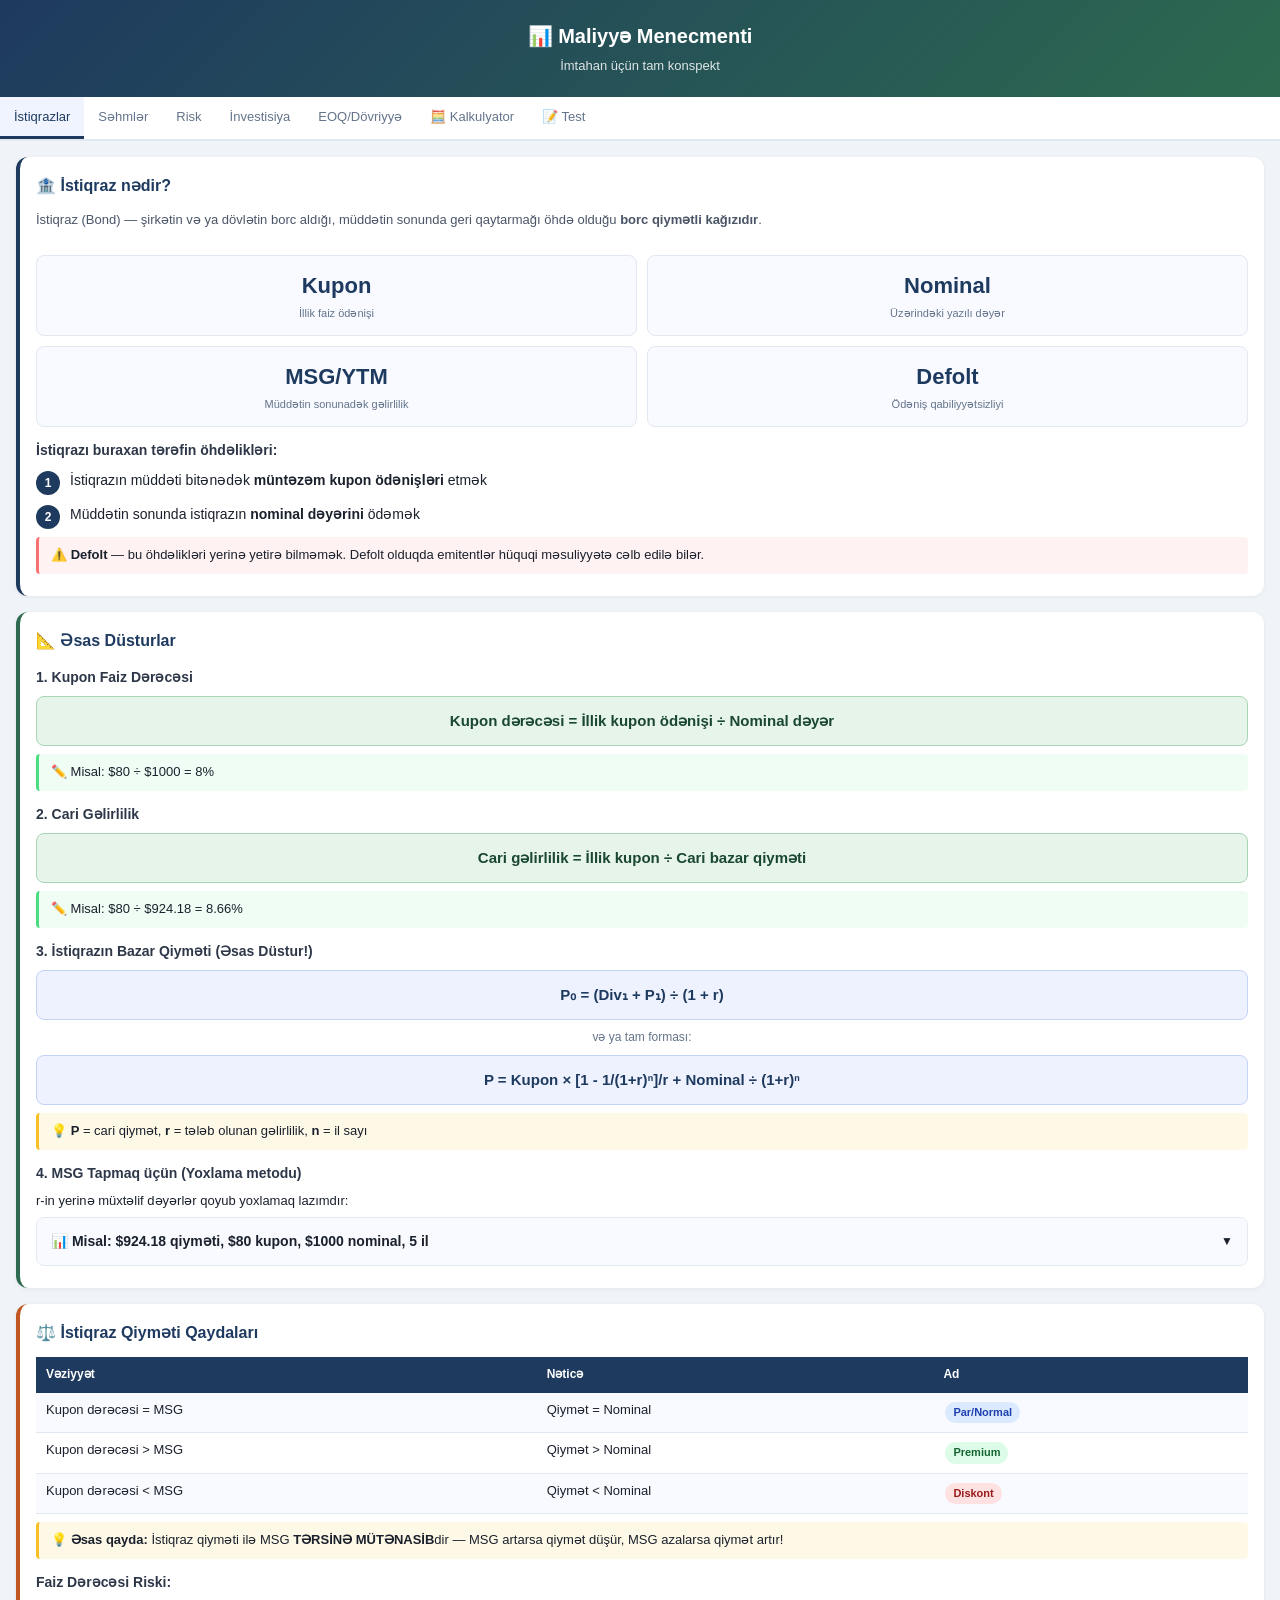
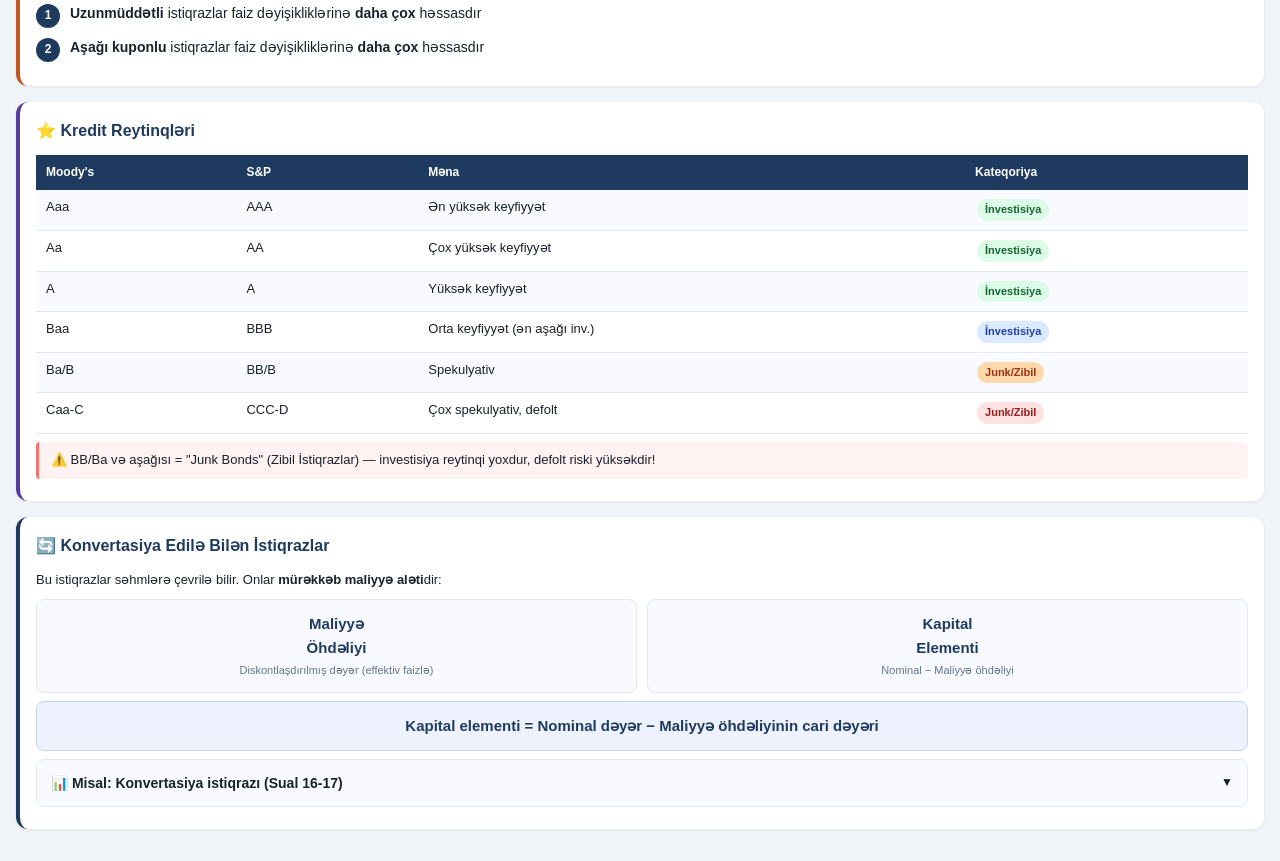
==== index.html @ 0b06b565 "Rename maliyye_menecmenti_konspekt.html to index.html" ====
<!DOCTYPE html>
<html lang="az">
<head>
<meta charset="UTF-8">
<meta name="viewport" content="width=device-width, initial-scale=1.0">
<title>Maliyyə Menecmenti - İmtahan Konspekti</title>
<style>
  * { margin: 0; padding: 0; box-sizing: border-box; }
  body { font-family: 'Segoe UI', Arial, sans-serif; background: #f0f4f8; color: #1a202c; font-size: 15px; line-height: 1.6; }
  
  header { background: linear-gradient(135deg, #1e3a5f 0%, #2d6a4f 100%); color: white; padding: 20px 16px; text-align: center; }
  header h1 { font-size: 20px; font-weight: 700; margin-bottom: 4px; }
  header p { font-size: 13px; opacity: 0.85; }

  nav { background: white; border-bottom: 2px solid #e2e8f0; padding: 0; overflow-x: auto; display: flex; white-space: nowrap; position: sticky; top: 0; z-index: 100; }
  nav button { padding: 12px 14px; border: none; background: none; font-size: 13px; cursor: pointer; color: #64748b; border-bottom: 3px solid transparent; flex-shrink: 0; font-weight: 500; }
  nav button.active { color: #1e3a5f; border-bottom-color: #1e3a5f; background: #f0f4ff; }
  nav button:hover { background: #f8faff; color: #1e3a5f; }

  .page { display: none; padding: 16px; }
  .page.active { display: block; }

  .section { background: white; border-radius: 12px; padding: 16px; margin-bottom: 16px; border-left: 4px solid #1e3a5f; box-shadow: 0 1px 4px rgba(0,0,0,0.06); }
  .section.green { border-left-color: #2d6a4f; }
  .section.orange { border-left-color: #c05621; }
  .section.purple { border-left-color: #553c9a; }
  .section.red { border-left-color: #c53030; }

  .section h2 { font-size: 16px; color: #1e3a5f; margin-bottom: 12px; display: flex; align-items: center; gap: 8px; }
  .section h3 { font-size: 14px; color: #2d3748; margin: 12px 0 6px; font-weight: 600; }

  .formula-box { background: #eef2ff; border: 1px solid #c3d3f7; border-radius: 8px; padding: 12px; margin: 8px 0; text-align: center; font-size: 15px; font-weight: 600; color: #1e3a5f; }
  .formula-box.green { background: #e6f4ea; border-color: #a8d5b5; color: #1a4731; }
  .formula-box.orange { background: #fff3e0; border-color: #ffcc80; color: #7b3f00; }

  .key-point { background: #fef9e7; border-left: 3px solid #f6c026; padding: 8px 12px; margin: 6px 0; border-radius: 4px; font-size: 13px; }
  .warning { background: #fef2f2; border-left: 3px solid #f87171; padding: 8px 12px; margin: 6px 0; border-radius: 4px; font-size: 13px; }
  .tip { background: #f0fdf4; border-left: 3px solid #4ade80; padding: 8px 12px; margin: 6px 0; border-radius: 4px; font-size: 13px; }

  table { width: 100%; border-collapse: collapse; margin: 8px 0; font-size: 13px; }
  th { background: #1e3a5f; color: white; padding: 8px 10px; text-align: left; font-size: 12px; }
  td { padding: 7px 10px; border-bottom: 1px solid #e2e8f0; vertical-align: top; }
  tr:nth-child(even) td { background: #f8faff; }
  tr:hover td { background: #eef2ff; }

  .badge { display: inline-block; padding: 2px 8px; border-radius: 12px; font-size: 11px; font-weight: 600; margin: 2px; }
  .badge-blue { background: #dbeafe; color: #1e40af; }
  .badge-green { background: #dcfce7; color: #166534; }
  .badge-orange { background: #fed7aa; color: #9a3412; }
  .badge-red { background: #fee2e2; color: #991b1b; }
  .badge-purple { background: #ede9fe; color: #5b21b6; }

  .calc-box { background: white; border: 1px solid #e2e8f0; border-radius: 10px; padding: 14px; margin: 10px 0; }
  .calc-box input, .calc-box select { width: 100%; padding: 8px 10px; border: 1px solid #cbd5e1; border-radius: 6px; font-size: 14px; margin: 4px 0 10px; background: #f8faff; }
  .calc-box button { width: 100%; padding: 10px; background: #1e3a5f; color: white; border: none; border-radius: 6px; font-size: 14px; cursor: pointer; font-weight: 600; }
  .calc-box button:hover { background: #2d4e7a; }
  .result { background: #eef2ff; border-radius: 6px; padding: 10px; margin-top: 10px; font-weight: 600; color: #1e3a5f; text-align: center; font-size: 15px; min-height: 40px; }

  .step { display: flex; gap: 10px; margin: 8px 0; align-items: flex-start; }
  .step-num { background: #1e3a5f; color: white; width: 24px; height: 24px; border-radius: 50%; display: flex; align-items: center; justify-content: center; font-size: 12px; font-weight: 700; flex-shrink: 0; margin-top: 2px; }
  .step-content { flex: 1; font-size: 14px; }

  .accordion-item { border: 1px solid #e2e8f0; border-radius: 8px; margin: 6px 0; overflow: hidden; }
  .accordion-header { padding: 12px 14px; cursor: pointer; font-weight: 600; font-size: 14px; background: #f8faff; display: flex; justify-content: space-between; align-items: center; }
  .accordion-header:hover { background: #eef2ff; }
  .accordion-body { display: none; padding: 12px 14px; background: white; font-size: 13px; }
  .accordion-body.open { display: block; }
  .accordion-arrow { transition: transform 0.2s; font-size: 12px; }
  .accordion-arrow.open { transform: rotate(180deg); }

  .masele-box { background: #fffbeb; border: 1px solid #fcd34d; border-radius: 10px; padding: 14px; margin: 10px 0; }
  .masele-box h4 { color: #92400e; font-size: 14px; margin-bottom: 8px; }
  .masele-box .solution { background: white; border-radius: 6px; padding: 10px; margin-top: 10px; display: none; font-size: 13px; }
  .masele-box .solution.show { display: block; }
  .show-btn { background: #92400e; color: white; border: none; padding: 7px 14px; border-radius: 6px; font-size: 13px; cursor: pointer; margin-top: 8px; }
  .show-btn:hover { background: #78350f; }

  .quiz-container { }
  .quiz-question { background: white; border-radius: 10px; padding: 14px; margin: 10px 0; border: 1px solid #e2e8f0; }
  .quiz-question p { font-size: 14px; margin-bottom: 10px; font-weight: 500; }
  .quiz-option { display: block; padding: 8px 12px; margin: 4px 0; border: 1px solid #e2e8f0; border-radius: 6px; cursor: pointer; font-size: 13px; transition: all 0.2s; }
  .quiz-option:hover { background: #f0f4ff; border-color: #93c5fd; }
  .quiz-option.correct { background: #dcfce7; border-color: #4ade80; color: #166534; }
  .quiz-option.wrong { background: #fee2e2; border-color: #f87171; color: #991b1b; }
  .quiz-feedback { font-size: 12px; margin-top: 6px; padding: 6px 10px; border-radius: 4px; }

  .grid2 { display: grid; grid-template-columns: 1fr 1fr; gap: 10px; }
  .metric-card { background: #f8faff; border-radius: 8px; padding: 12px; text-align: center; border: 1px solid #e2e8f0; }
  .metric-card .num { font-size: 22px; font-weight: 700; color: #1e3a5f; }
  .metric-card .label { font-size: 11px; color: #64748b; margin-top: 2px; }

  .progress-bar { height: 8px; background: #e2e8f0; border-radius: 4px; margin: 8px 0; overflow: hidden; }
  .progress-bar-fill { height: 100%; background: linear-gradient(90deg, #1e3a5f, #2d6a4f); border-radius: 4px; transition: width 0.3s; }

  .tag { display: inline-block; background: #1e3a5f; color: white; padding: 3px 10px; border-radius: 12px; font-size: 11px; margin: 2px; }

  @media (max-width: 400px) {
    .grid2 { grid-template-columns: 1fr; }
    header h1 { font-size: 17px; }
  }
</style>
</head>
<body>

<header>
  <h1>📊 Maliyyə Menecmenti</h1>
  <p>İmtahan üçün tam konspekt</p>
</header>

<nav>
  <button class="active" onclick="showPage('istiqraz')">İstiqrazlar</button>
  <button onclick="showPage('sehm')">Səhmlər</button>
  <button onclick="showPage('risk')">Risk</button>
  <button onclick="showPage('investisiya')">İnvestisiya</button>
  <button onclick="showPage('inventar')">EOQ/Dövriyyə</button>
  <button onclick="showPage('kalkulyator')">🧮 Kalkulyator</button>
  <button onclick="showPage('quiz')">📝 Test</button>
</nav>

<!-- ============ PAGE 1: İSTİQRAZLAR ============ -->
<div id="istiqraz" class="page active">

  <div class="section">
    <h2>🏦 İstiqraz nədir?</h2>
    <p style="font-size:13px; color:#4a5568;">İstiqraz (Bond) — şirkətin və ya dövlətin borc aldığı, müddətin sonunda geri qaytarmağı öhdə olduğu <b>borc qiymətli kağızıdır</b>.</p>
    <br>
    <div class="grid2">
      <div class="metric-card"><div class="num">Kupon</div><div class="label">İllik faiz ödənişi</div></div>
      <div class="metric-card"><div class="num">Nominal</div><div class="label">Üzərindəki yazılı dəyər</div></div>
      <div class="metric-card"><div class="num">MSG/YTM</div><div class="label">Müddətin sonunadək gəlirlilik</div></div>
      <div class="metric-card"><div class="num">Defolt</div><div class="label">Ödəniş qabiliyyətsizliyi</div></div>
    </div>

    <h3>İstiqrazı buraxan tərəfin öhdəlikləri:</h3>
    <div class="step"><div class="step-num">1</div><div class="step-content">İstiqrazın müddəti bitənədək <b>müntəzəm kupon ödənişləri</b> etmək</div></div>
    <div class="step"><div class="step-num">2</div><div class="step-content">Müddətin sonunda istiqrazın <b>nominal dəyərini</b> ödəmək</div></div>

    <div class="warning">⚠️ <b>Defolt</b> — bu öhdəlikləri yerinə yetirə bilməmək. Defolt olduqda emitentlər hüquqi məsuliyyətə cəlb edilə bilər.</div>
  </div>

  <div class="section green">
    <h2>📐 Əsas Düsturlar</h2>

    <h3>1. Kupon Faiz Dərəcəsi</h3>
    <div class="formula-box green">Kupon dərəcəsi = İllik kupon ödənişi ÷ Nominal dəyər</div>
    <div class="tip">✏️ Misal: $80 ÷ $1000 = 8%</div>

    <h3>2. Cari Gəlirlilik</h3>
    <div class="formula-box green">Cari gəlirlilik = İllik kupon ÷ Cari bazar qiyməti</div>
    <div class="tip">✏️ Misal: $80 ÷ $924.18 = 8.66%</div>

    <h3>3. İstiqrazın Bazar Qiyməti (Əsas Düstur!)</h3>
    <div class="formula-box">P₀ = (Div₁ + P₁) ÷ (1 + r)</div>
    <p style="font-size:12px; color:#64748b; margin:4px 0 8px; text-align:center;">və ya tam forması:</p>
    <div class="formula-box">P = Kupon × [1 - 1/(1+r)ⁿ]/r + Nominal ÷ (1+r)ⁿ</div>
    <div class="key-point">💡 <b>P</b> = cari qiymət, <b>r</b> = tələb olunan gəlirlilik, <b>n</b> = il sayı</div>

    <h3>4. MSG Tapmaq üçün (Yoxlama metodu)</h3>
    <p style="font-size:13px; margin-bottom:6px;">r-in yerinə müxtəlif dəyərlər qoyub yoxlamaq lazımdır:</p>
    <div class="accordion-item">
      <div class="accordion-header" onclick="toggleAcc(this)">📊 Misal: $924.18 qiyməti, $80 kupon, $1000 nominal, 5 il <span class="accordion-arrow">▼</span></div>
      <div class="accordion-body">
        <p style="font-size:13px; margin-bottom:6px;">Hesablama:</p>
        <ul style="font-size:13px; padding-left:16px;">
          <li>8% ilə: $80×[1-1/(1.08)⁵]/0.08 + $1000/(1.08)⁵ = <b>$1000</b></li>
          <li>9% ilə: $80×[1-1/(1.09)⁵]/0.09 + $1000/(1.09)⁵ = <b>$961.10</b></li>
          <li style="color:#1e3a5f; font-weight:700;">10% ilə: $80×[1-1/(1.10)⁵]/0.10 + $1000/(1.10)⁵ = <b>$924.18 ✓</b></li>
        </ul>
        <div class="tip">MSG = 10% — çünki bu dərəcə ilə düstur bazar qiymətinə bərabər verir.</div>
      </div>
    </div>
  </div>

  <div class="section orange">
    <h2>⚖️ İstiqraz Qiyməti Qaydaları</h2>

    <table>
      <tr><th>Vəziyyət</th><th>Nəticə</th><th>Ad</th></tr>
      <tr><td>Kupon dərəcəsi = MSG</td><td>Qiymət = Nominal</td><td><span class="badge badge-blue">Par/Normal</span></td></tr>
      <tr><td>Kupon dərəcəsi &gt; MSG</td><td>Qiymət &gt; Nominal</td><td><span class="badge badge-green">Premium</span></td></tr>
      <tr><td>Kupon dərəcəsi &lt; MSG</td><td>Qiymət &lt; Nominal</td><td><span class="badge badge-red">Diskont</span></td></tr>
    </table>

    <div class="key-point">💡 <b>Əsas qayda:</b> İstiqraz qiyməti ilə MSG <b>TƏRSİNƏ MÜTƏNASİB</b>dir — MSG artarsa qiymət düşür, MSG azalarsa qiymət artır!</div>

    <h3>Faiz Dərəcəsi Riski:</h3>
    <div class="step"><div class="step-num">1</div><div class="step-content"><b>Uzunmüddətli</b> istiqrazlar faiz dəyişikliklərinə <b>daha çox</b> həssasdır</div></div>
    <div class="step"><div class="step-num">2</div><div class="step-content"><b>Aşağı kuponlu</b> istiqrazlar faiz dəyişikliklərinə <b>daha çox</b> həssasdır</div></div>
  </div>

  <div class="section purple">
    <h2>⭐ Kredit Reytinqləri</h2>
    <table>
      <tr><th>Moody's</th><th>S&P</th><th>Məna</th><th>Kateqoriya</th></tr>
      <tr><td>Aaa</td><td>AAA</td><td>Ən yüksək keyfiyyət</td><td><span class="badge badge-green">İnvestisiya</span></td></tr>
      <tr><td>Aa</td><td>AA</td><td>Çox yüksək keyfiyyət</td><td><span class="badge badge-green">İnvestisiya</span></td></tr>
      <tr><td>A</td><td>A</td><td>Yüksək keyfiyyət</td><td><span class="badge badge-green">İnvestisiya</span></td></tr>
      <tr><td>Baa</td><td>BBB</td><td>Orta keyfiyyət (ən aşağı inv.)</td><td><span class="badge badge-blue">İnvestisiya</span></td></tr>
      <tr><td>Ba/B</td><td>BB/B</td><td>Spekulyativ</td><td><span class="badge badge-orange">Junk/Zibil</span></td></tr>
      <tr><td>Caa-C</td><td>CCC-D</td><td>Çox spekulyativ, defolt</td><td><span class="badge badge-red">Junk/Zibil</span></td></tr>
    </table>
    <div class="warning">⚠️ BB/Ba və aşağısı = "Junk Bonds" (Zibil İstiqrazlar) — investisiya reytinqi yoxdur, defolt riski yüksəkdir!</div>
  </div>

  <div class="section">
    <h2>🔄 Konvertasiya Edilə Bilən İstiqrazlar</h2>
    <p style="font-size:13px; margin-bottom:8px;">Bu istiqrazlar səhmlərə çevrilə bilir. Onlar <b>mürəkkəb maliyyə aləti</b>dir:</p>
    <div class="grid2">
      <div class="metric-card"><div class="num" style="font-size:15px;">Maliyyə<br>Öhdəliyi</div><div class="label">Diskontlaşdırılmış dəyər (effektiv faizlə)</div></div>
      <div class="metric-card"><div class="num" style="font-size:15px;">Kapital<br>Elementi</div><div class="label">Nominal − Maliyyə öhdəliyi</div></div>
    </div>
    <div class="formula-box">Kapital elementi = Nominal dəyər − Maliyyə öhdəliyinin cari dəyəri</div>
    
    <div class="accordion-item">
      <div class="accordion-header" onclick="toggleAcc(this)">📊 Misal: Konvertasiya istiqrazı (Sual 16-17) <span class="accordion-arrow">▼</span></div>
      <div class="accordion-body">
        <ul style="font-size:13px; padding-left:16px; line-height:1.8;">
          <li>Nominal: 30,000,000 AZN</li>
          <li>Kupon: 8% → ödəniş = 2,400,000 AZN/il</li>
          <li>Effektiv bazar dərəcəsi: 10%</li>
          <li>Maliyyə öhdəliyi: 28,476,000 AZN (diskontlaşdırılmış)</li>
          <li><b>Kapital elementi = 30,000,000 − 28,476,000 = 1,524,000 AZN</b></li>
          <li>Amortizasiya: 28,476,000 × 10% − 2,400,000 = 447,600 AZN artır</li>
          <li>Yeni balans = 28,476,000 + 447,600 = <b>28,923,600 AZN</b></li>
        </ul>
      </div>
    </div>
  </div>

</div>

<!-- ============ PAGE 2: SƏHMLƏR ============ -->
<div id="sehm" class="page">

  <div class="section">
    <h2>📈 Səhm növləri</h2>
    <table>
      <tr><th>Xüsusiyyət</th><th>Adi Səhm</th><th>İmtiyazlı Səhm</th></tr>
      <tr><td>Dividend</td><td>Sabit deyil</td><td>Sabit/prioritet</td></tr>
      <tr><td>Səs hüququ</td><td>Var</td><td>Adətən yoxdur</td></tr>
      <tr><td>Likvidasiyada</td><td>Sonuncu</td><td>İmtiyazlı</td></tr>
      <tr><td>Defolt riski</td><td>Yoxdur (kapital)</td><td>Yoxdur (kapital)</td></tr>
    </table>
    <div class="key-point">💡 Adi səhmlər üzrə dividend ödənməsə, şirkət <b>defolt elan edilmir</b> — bu istiqrazdan fərqidir!</div>
  </div>

  <div class="section green">
    <h2>📐 Fundamental Dəyər Nəzəriyyəsi</h2>
    <div class="key-point">💡 Hər hansı maliyyə aktivinin dəyəri = Gələcək bütün pul axınlarının <b>cari (diskontlaşdırılmış) dəyəri</b></div>

    <h3>Model 1: Sıfır Artım (Zero Growth)</h3>
    <div class="formula-box">P₀ = D₁ ÷ R</div>
    <div class="tip">✏️ D₁=1 manat, R=10% → P₀ = 1 ÷ 0.10 = <b>10 manat</b></div>
    <div class="warning">⚠️ Sıfır artımlı səhmdə <b>kapital artımı gəliri yoxdur</b> — qiymət heç vaxt dəyişmir!</div>

    <h3>Model 2: Sabit Artım — Gordon Modeli (ən vacib!)</h3>
    <div class="formula-box">P₀ = D₁ ÷ (R − g)</div>
    <p style="font-size:12px; color:#64748b; text-align:center; margin:4px 0 8px;">D₁ = gözlənilən divident, R = tələb olunan gəlirlilik, g = sabit artım tempi</p>
    
    <div class="accordion-item">
      <div class="accordion-header" onclick="toggleAcc(this)">📊 Misal: D₀=5 manat, g=5%, R=9% <span class="accordion-arrow">▼</span></div>
      <div class="accordion-body">
        <ul style="font-size:13px; padding-left:16px; line-height:1.8;">
          <li>D₁ = D₀ × (1+g) = 5 × 1.05 = <b>5.25 manat</b></li>
          <li>P₀ = D₁ ÷ (R−g) = 5.25 ÷ (0.09−0.05) = 5.25 ÷ 0.04 = <b>131.25 manat</b></li>
          <li>Bir il sonra: P₁ = D₂ ÷ (R−g) = (5.25×1.05) ÷ 0.04 = <b>137.8125 manat</b></li>
        </ul>
        <div class="tip">P₁ P₀-dan yüksəkdir → bu kapital gəlirliliyidir!</div>
      </div>
    </div>

    <div class="warning">⚠️ Gordon modeli üçün şərt: <b>R &gt; g</b> mütləq olmalıdır! g≥R olsa model işləmir.</div>

    <h3>Tələb olunan gəlirliliyi tapmaq:</h3>
    <div class="formula-box">R = (D₁ ÷ P₀) + g</div>
    <div class="tip">✏️ D₁=5.25, P₀=65.625, g=5% → R = 5.25/65.625 + 0.05 = 0.08 + 0.05 = <b>13%</b></div>

    <h3>Ümumi Gəlirlilik:</h3>
    <div class="formula-box green">R = Divident gəlirliliyi (D₁/P₀) + Kapital artımı gəlirliliyi (g)</div>
  </div>

  <div class="section orange">
    <h2>🔄 Model 3: Qeyri-Sabit Artım</h2>
    <p style="font-size:13px; margin-bottom:10px;">Əvvəl yüksək artım, sonra sabit artım. Addım-addım həll edilir:</p>

    <div class="step"><div class="step-num">1</div><div class="step-content">Hər ilin dividendini ayrı-ayrılıqda hesabla (D₁, D₂, D₃...)</div></div>
    <div class="step"><div class="step-num">2</div><div class="step-content">Sabit artıma keçən andan Gordon modeli ilə <b>terminal dəyəri</b> tap</div></div>
    <div class="step"><div class="step-num">3</div><div class="step-content">Hər dividenddi və terminal dəyəri diskontlaşdır (bugünə gətir)</div></div>
    <div class="step"><div class="step-num">4</div><div class="step-content">Cəmlə — bu P₀-dur</div></div>

    <div class="accordion-item">
      <div class="accordion-header" onclick="toggleAcc(this)">📊 Misal: D₀=5, il 1-2: 10%, il 3: 8%, il 4+: 6%, R=12% <span class="accordion-arrow">▼</span></div>
      <div class="accordion-body">
        <table>
          <tr><th>Zaman</th><th>Divident</th><th>Artım</th></tr>
          <tr><td>0</td><td>5.00</td><td>—</td></tr>
          <tr><td>1</td><td>5.50</td><td>10%</td></tr>
          <tr><td>2</td><td>6.05</td><td>10%</td></tr>
          <tr><td>3</td><td>6.534</td><td>8%</td></tr>
          <tr><td>4</td><td>6.926</td><td>6%</td></tr>
        </table>
        <p style="font-size:13px; margin-top:8px;">P₃ (terminal) = D₄ ÷ (R−g) = 6.926 ÷ (0.12−0.06) = 115.43</p>
        <p style="font-size:13px;">P₀ = 5.50/1.12 + 6.05/1.12² + (6.534+115.43)/1.12³</p>
      </div>
    </div>

    <h3>Model 4: Gecikmeli Artım (Yeni şirkət)</h3>
    <div class="accordion-item">
      <div class="accordion-header" onclick="toggleAcc(this)">📊 Misal: MB şirkəti — 5 il divident yoxdur <span class="accordion-arrow">▼</span></div>
      <div class="accordion-body">
        <ul style="font-size:13px; padding-left:16px; line-height:1.8;">
          <li>5 il divident ödənmir</li>
          <li>6-cı ilin sonunda D₆ = 6 manat gözlənilir</li>
          <li>Bundan sonra g = 5% (daimi)</li>
          <li>R = 21%</li>
          <li>P₅ = D₆ ÷ (R−g) = 6 ÷ (0.21−0.05) = 37.5 manat</li>
          <li>P₀ = 37.5 ÷ (1.21)⁵ = <b>bugünkü dəyər</b></li>
        </ul>
      </div>
    </div>
  </div>

  <div class="section">
    <h2>🐟 Fişer Effekti</h2>
    <div class="formula-box">1 + R = (1 + r) × (1 + h)</div>
    <p style="font-size:12px; color:#64748b; text-align:center;">R = nominal, r = real, h = inflyasiya</p>
    <br>
    <div class="formula-box green">r = (1+R) ÷ (1+h) − 1</div>
    <div class="tip">✏️ R=10%, h=5% → r = (1.10 ÷ 1.05) − 1 = 4.76% (TƏXMİNİ deyil, DƏQIQ!</div>
    <div class="warning">⚠️ Sadə fərq formula (R−h = 10%−5% = 5%) TƏXMİNİDİR — imtahanda dəqiq Fişer düsturu istifadə et!</div>
  </div>

</div>

<!-- ============ PAGE 3: RİSK ============ -->
<div id="risk" class="page">

  <div class="section">
    <h2>⚡ Risk Anlayışı</h2>
    <p style="font-size:13px; margin-bottom:10px;">Risk — dayar kəsb edən hər hansı bir əmlakın, vasaitin, vaxtın itirilmə ehtimalıdır.</p>

    <h3>Riskin 4 əsas xüsusiyyəti:</h3>
    <div class="step"><div class="step-num">1</div><div class="step-content"><b>Qeyri-müəyyənlik</b> — hadisələrin bir neçə istiqamətdə inkişaf etmə ehtimalı</div></div>
    <div class="step"><div class="step-num">2</div><div class="step-content"><b>Zərər</b> — neqativ nəticəyə səbəb olma ehtimalı</div></div>
    <div class="step"><div class="step-num">3</div><div class="step-content"><b>Analiz imkanı</b> — kəmiyyət/keyfiyyət üzrə qiymətləndirilə bilmə</div></div>
    <div class="step"><div class="step-num">4</div><div class="step-content"><b>Əhəmiyyətlilik</b> — ən azı bir subyektin maraqlarına aid olma</div></div>
    <div class="warning">⚠️ Test sualı: "Mütləqlik" (subyektdən asılı olmayan risk) — bu YANLIŞ xüsusiyyətdir!</div>

    <h3>Risklə davranış üsulları:</h3>
    <table>
      <tr><th>Üsul</th><th>İzah</th></tr>
      <tr><td><span class="badge badge-blue">Qəbul etmə</span></td><td>Riski qəbul edib davam etmə</td></tr>
      <tr><td><span class="badge badge-red">İmtina etmə</span></td><td>Riskli fəaliyyətdən çəkinmə</td></tr>
      <tr><td><span class="badge badge-orange">Transfer (Hec)</span></td><td>Fyuçers/opsionla riski ötürmə — potensial qazancdan da imtina!</td></tr>
      <tr><td><span class="badge badge-purple">Mitiqasiya</span></td><td>Riskin təsirini azaltma</td></tr>
      <tr><td><span class="badge badge-green">Diversifikasiya</span></td><td>Portfeli genişləndirərək azaltma</td></tr>
    </table>
    <div class="key-point">💡 <b>Risk Premiyası</b> = İnvestorların riskli aktiv üçün risksiz aktivdən ƏLAVƏ tələb etdiyi gəlir</div>
  </div>

  <div class="section green">
    <h2>📊 Riskin Ölçülməsi</h2>

    <div class="formula-box green">Dispersiya (σ²) = [(r₁-r̄)² + (r₂-r̄)² + ...] ÷ (n-1)</div>
    <div class="formula-box">Standart Xəta (σ) = √Dispersiya</div>

    <div class="tip">✏️ Dispersiya = 450 → Standart xəta = √450 = <b>21.2%</b></div>
    <div class="tip">✏️ Dispersiya = 1676.9 → Standart xəta = √1676.9 = <b>40.95</b></div>

    <h3>Portfelin Gözlənilən Gəlirliliyi:</h3>
    <div class="formula-box green">E(R) = x₁ × r₁ + x₂ × r₂</div>
    <p style="font-size:12px; color:#64748b; text-align:center;">x₁, x₂ = portfeldəki çəkilər (paylar), r₁, r₂ = gəlirlilik dərəcələri</p>

    <div class="accordion-item">
      <div class="accordion-header" onclick="toggleAcc(this)">📊 Misal: A1=4000 AZN (r=25%), A2=6000 AZN (r=15%) <span class="accordion-arrow">▼</span></div>
      <div class="accordion-body">
        <ul style="font-size:13px; padding-left:16px; line-height:1.8;">
          <li>Toplam = 4000 + 6000 = 10,000 AZN</li>
          <li>x₁ = 4000/10000 = 0.3; x₂ = 6000/10000 = 0.7</li>
          <li>E(R) = 0.25×0.3 + 0.15×0.7 = 0.075 + 0.105 = <b>0.18 = 18%</b></li>
        </ul>
      </div>
    </div>

    <h3>İki Aktivin Portfel Dispersiyası:</h3>
    <div class="formula-box">σ²p = x₁²σ₁² + x₂²σ₂² + 2(x₁×x₂×ρ₁₂×σ₁×σ₂)</div>
    <p style="font-size:12px; color:#64748b; text-align:center;">ρ₁₂ = korrelyasiya əmsalı (−1 ilə +1 arasında)</p>

    <div class="accordion-item">
      <div class="accordion-header" onclick="toggleAcc(this)">📊 Misal: Coca-Cola (65%, σ=31.5) + Reebok (35%, σ=58.5), ρ=1 <span class="accordion-arrow">▼</span></div>
      <div class="accordion-body">
        <ul style="font-size:13px; padding-left:16px; line-height:1.8;">
          <li>x₁=0.65, σ₁=31.5; x₂=0.35, σ₂=58.5; ρ=1</li>
          <li>σ²p = (0.65)²(31.5)² + (0.35)²(58.5)² + 2(0.65)(0.35)(1)(31.5)(58.5)</li>
          <li>= 418.5 + 419.3 + 839.1 = <b>1676.9</b></li>
          <li>σp = √1676.9 = <b>40.95</b></li>
          <li>E(R) = 10%×0.65 + 20%×0.35 = 6.5% + 7% = <b>13.5%</b></li>
        </ul>
      </div>
    </div>

    <h3>Korrelyasiya Əmsalının Əhəmiyyəti:</h3>
    <table>
      <tr><th>ρ dəyəri</th><th>Məna</th><th>Diversifikasiya effekti</th></tr>
      <tr><td>ρ = +1</td><td>Tam müsbət korrelyasiya</td><td>Sıfır — heç bir azalma yoxdur</td></tr>
      <tr><td>0 &lt; ρ &lt; 1</td><td>Qismən müsbət</td><td>Qismən azalma</td></tr>
      <tr><td>ρ = 0</td><td>Korrelyasiya yoxdur</td><td>Yaxşı azalma</td></tr>
      <tr><td>ρ = -1</td><td>Tam mənfi korrelyasiya</td><td><b>Tam eliminasiya mümkündür!</b></td></tr>
    </table>
  </div>

  <div class="section purple">
    <h2>📉 Sistem vs Qeyri-Sistem Riski</h2>
    <div class="grid2">
      <div class="metric-card" style="border: 2px solid #f87171;">
        <div class="num" style="font-size:14px; color:#c53030;">Sistem Riski</div>
        <div class="label">Bazar riski • Diversifikasiya ilə aradan qaldırılamaz! • Makroiqtisadi amillər</div>
      </div>
      <div class="metric-card" style="border: 2px solid #4ade80;">
        <div class="num" style="font-size:14px; color:#166534;">Qeyri-Sistem Riski</div>
        <div class="label">Firma/sahə spesifik • Diversifikasiya ilə aradan qaldırılır!</div>
      </div>
    </div>

    <h3>Beta Əmsalı (β)</h3>
    <p style="font-size:13px; margin-bottom:8px;">Aktivin sistem riskini bazar portfelinə nisbətdə ölçür:</p>
    <table>
      <tr><th>Beta dəyəri</th><th>Məna</th><th>Növ</th></tr>
      <tr><td>β = 0</td><td>Risksiz aktiv (dövlət istiqrazı)</td><td><span class="badge badge-green">Risksiz</span></td></tr>
      <tr><td>β = 1</td><td>Bazar portfeli ilə eyni risk</td><td><span class="badge badge-blue">Bazar</span></td></tr>
      <tr><td>β &lt; 1</td><td>Bazardan az riskli</td><td><span class="badge badge-green">Defensiv</span></td></tr>
      <tr><td>β &gt; 1</td><td>Bazardan çox riskli</td><td><span class="badge badge-red">Aqressiv</span></td></tr>
    </table>

    <h3>CAPM Düsturu</h3>
    <div class="formula-box">R = Rf + β × (Rm − Rf)</div>
    <p style="font-size:12px; color:#64748b; text-align:center;">Rf = risksiz dərəcə; Rm = bazar gəlirliliyi; (Rm−Rf) = bazar risk premiyası</p>
    <div class="tip">✏️ Rf=5%, Rm=12%, β=1.2 → R = 5% + 1.2×(12%−5%) = 5% + 8.4% = <b>13.4%</b></div>

    <h3>SML — Qiymətli Kağızlar Bazarı Xətti:</h3>
    <div class="key-point">💡 CAPM-in qrafik təsviri — beta ilə tələb olunan gəlirliliyi birləşdirir. Bu xətt üzərindəki aktivlər düzgün qiymətləndirilmişdir.</div>
  </div>

</div>

<!-- ============ PAGE 4: İNVESTİSİYA ============ -->
<div id="investisiya" class="page">

  <div class="section">
    <h2>💼 İnvestisiya Layihəsinin Qiymətləndirilməsi</h2>

    <div class="accordion-item">
      <div class="accordion-header" onclick="toggleAcc(this)">📊 Geri ödənmə müddəti (Payback Period) <span class="accordion-arrow">▼</span></div>
      <div class="accordion-body">
        <p style="font-size:13px; margin-bottom:6px;">İlkin investisiyanın nə qədər müddətdə geri qayıdacağını göstərir. Sadə, amma pul axınlarının vaxt dəyərini nəzərə almır.</p>
        <div class="formula-box">Geri ödənmə müddəti = İnvestisiya ÷ İllik pul axını</div>
        <div class="warning">⚠️ Bu metod kapitaiın itirilmiş imkan dəyərini (faiz) nəzərə almır — çatışmazlıqdır!</div>
      </div>
    </div>

    <div class="accordion-item">
      <div class="accordion-header" onclick="toggleAcc(this)">📊 Xalis Cari Dəyər (NPV / CD) <span class="accordion-arrow">▼</span></div>
      <div class="accordion-body">
        <div class="formula-box">NPV = −İnvestisiya + Σ [Pul axını ÷ (1+r)ⁿ]</div>
        <ul style="font-size:13px; padding-left:16px; line-height:1.8; margin-top:8px;">
          <li>NPV &gt; 0 → layihəni qəbul et</li>
          <li>NPV &lt; 0 → layihəni rədd et</li>
          <li>Bir neçə layihə varsa → ən yüksək NPV-ni seç</li>
        </ul>
        <div class="tip">💡 NPV zaman dəyərini nəzərə alır — ən etibarlı metoddur!</div>
      </div>
    </div>

    <div class="accordion-item">
      <div class="accordion-header" onclick="toggleAcc(this)">📊 Mənfəətlilik İndeksi (MI) <span class="accordion-arrow">▼</span></div>
      <div class="accordion-body">
        <div class="formula-box">MI = CD ÷ İnvestisiya</div>
        <p style="font-size:13px; margin:8px 0;">Resurs məhdudiyyəti olduqda hansı layihəyə üstünlük veriləcəyini göstərir:</p>
        <table>
          <tr><th>Layihə</th><th>CD</th><th>İnvestisiya</th><th>MI</th></tr>
          <tr><td>A</td><td>230,000</td><td>200,000</td><td>1.15</td></tr>
          <tr><td>B</td><td>141,250</td><td>125,000</td><td>1.13</td></tr>
          <tr><td>C</td><td>194,250</td><td>175,000</td><td>1.11</td></tr>
          <tr><td>D</td><td>162,000</td><td>150,000</td><td>1.08</td></tr>
        </table>
        <p style="font-size:13px; margin-top:8px;">Resurs: 300,000 manat → A (200K) + B (125K) = 325K — çox. A (200K) + C (175K) = 375K — çox. A (200K) + D (150K) = 350K — çox. B (125K) + C (175K) = 300K ✓ → <b>B+C seçilir</b></p>
      </div>
    </div>

    <div class="masele-box">
      <h4>📝 Müəllimin Məsələsi 1 — NPV ilə layihə seçimi</h4>
      <p style="font-size:13px;">6000 manat resurs, kapitalın imkan dəyəri 10%. Hansı layihəni seçərdiniz?</p>
      <table style="font-size:12px; margin-top:8px;">
        <tr><th>Layihə</th><th>Hal-hazırda</th><th>1-ci il</th><th>2-ci il</th><th>3-cü il</th></tr>
        <tr><td>A</td><td>-4500</td><td>1000</td><td>2000</td><td>4000</td></tr>
        <tr><td>B</td><td>-1500</td><td>0</td><td>1000</td><td>3000</td></tr>
        <tr><td>C</td><td>-1200</td><td>100</td><td>450</td><td>2000</td></tr>
        <tr><td>D</td><td>-5000</td><td>1000</td><td>3000</td><td>4500</td></tr>
      </table>
      <button class="show-btn" onclick="toggleSolution(this)">✅ Həll yolunu göstər</button>
      <div class="solution">
        <p style="font-size:13px; line-height:1.8;"><b>NPV hesablanır (r=10%):</b><br>
        NPV(A) = -4500 + 1000/1.1 + 2000/1.21 + 4000/1.331 = -4500+909+1653+3005 = <b>+1067</b><br>
        NPV(B) = -1500 + 0 + 1000/1.21 + 3000/1.331 = -1500+826+2254 = <b>+1580</b><br>
        NPV(C) = -1200 + 91 + 372 + 1503 = <b>+766</b><br>
        NPV(D) = -5000 + 909 + 2479 + 3382 = <b>+1770</b><br><br>
        Resurs 6000 manat: B(1500)+D(5000)=6500 — çox. A(4500)+B(1500)=6000 ✓<br>
        <b>A+B seçilir: NPV = 1067+1580 = 2647 manat</b></p>
      </div>
    </div>
  </div>

  <div class="section green">
    <h2>🔄 Pul Dövriyyəsi (Cash Cycle)</h2>

    <div class="formula-box green">Pul Əməliyyat Dövrü = Material dövriyyəsi + Debitor dövriyyəsi − Kreditor dövriyyəsi</div>

    <h3>Dövriyyə müddətlərini hesablamaq:</h3>
    <div class="step"><div class="step-num">1</div><div class="step-content"><b>Material ehtiyatlarının dövriyyəsi</b> = Mal.ehtiyatlar ÷ Satışın maya dəyəri × 360</div></div>
    <div class="step"><div class="step-num">2</div><div class="step-content"><b>Debitor borcların orta yığım müddəti</b> = Debitor borclар ÷ Kredit satışlar × 360</div></div>
    <div class="step"><div class="step-num">3</div><div class="step-content"><b>Kreditor borcların orta ödəniş müddəti</b> = Kreditor borclар ÷ Kredit alışlar × 360</div></div>

    <div class="accordion-item">
      <div class="accordion-header" onclick="toggleAcc(this)">📊 Orion Co. Məsələsi (2022-2023 müqayisəsi) <span class="accordion-arrow">▼</span></div>
      <div class="accordion-body">
        <table style="font-size:12px;">
          <tr><th>Göstərici</th><th>2022</th><th>2023</th></tr>
          <tr><td>Mal.material ehtiyatları</td><td>800</td><td>920</td></tr>
          <tr><td>Debitor borclar</td><td>600</td><td>720</td></tr>
          <tr><td>Kreditor borclar</td><td>550</td><td>600</td></tr>
          <tr><td>Kredit satışlar</td><td>7,200</td><td>8,000</td></tr>
          <tr><td>Kredit alışlar</td><td>3,600</td><td>4,200</td></tr>
          <tr><td>Satışın maya dəyəri</td><td>6,400</td><td>7,200</td></tr>
        </table>
        <p style="font-size:12px; margin-top:8px; color:#4a5568;">Əlavə məlumat: Orta işləmə müddəti 25 gün; 360 gün qəbul edilir</p>
      </div>
    </div>
  </div>

</div>

<!-- ============ PAGE 5: EOQ / İNVENTAR ============ -->
<div id="inventar" class="page">

  <div class="section">
    <h2>📦 EOQ — İqtisadi Sifariş Həcmi</h2>
    <p style="font-size:13px; margin-bottom:10px;">Sifariş xərclərini və saxlama xərclərini minimuma endirən <b>optimal sifariş miqdarı</b>.</p>

    <div class="formula-box">EOQ = √(2 × C₀ × D ÷ Cₕ)</div>
    <table>
      <tr><th>Simvol</th><th>Məna</th></tr>
      <tr><td><b>D</b></td><td>İllik tələb (istehlak)</td></tr>
      <tr><td><b>C₀</b></td><td>Bir sifariş üzrə xərc</td></tr>
      <tr><td><b>Cₕ</b></td><td>1 vahidin illik saxlama xərci</td></tr>
    </table>

    <h3>Cəmi Xərclər:</h3>
    <div class="formula-box green">Cəmi sifariş xərci = (D ÷ Q) × C₀</div>
    <div class="formula-box green">Cəmi saxlama xərci = (Q ÷ 2) × Cₕ</div>
    <div class="key-point">💡 EOQ nöqtəsində: Cəmi sifariş xərci = Cəmi saxlama xərci</div>

    <div class="masele-box">
      <h4>📝 Nellone Co. Məsələsi</h4>
      <table style="font-size:12px; margin:8px 0;">
        <tr><td>Z komponenti illik tələb</td><td>50,000</td></tr>
        <tr><td>1 vahidin qiyməti</td><td>$0.12</td></tr>
        <tr><td>İllik saxlama xərcləri</td><td>0.02 (vahid üzrə)</td></tr>
        <tr><td>1 sifariş üzrə xərc</td><td>$6</td></tr>
      </table>
      <button class="show-btn" onclick="toggleSolution(this)">✅ Həll yolunu göstər</button>
      <div class="solution">
        <p style="font-size:13px; line-height:1.8;">
        <b>1. EOQ:</b> √(2 × 6 × 50,000 ÷ 0.02) = √(30,000,000) = <b>5,477 vahid</b><br>
        <b>2. İllik sifariş sayı:</b> 50,000 ÷ 5,477 = <b>9.13 sifariş</b><br>
        <b>3. Cəmi sifariş xərci:</b> 9.13 × 6 = <b>$54.77</b><br>
        <b>4. Cəmi saxlama xərci:</b> (5,477÷2) × 0.02 = <b>$54.77</b><br>
        <b>5. Cəmi xərc:</b> 54.77 + 54.77 = <b>$109.54</b>
        </p>
      </div>
    </div>

    <div class="masele-box">
      <h4>📝 Xəzər Co. Məsələsi</h4>
      <p style="font-size:13px;">250 iş günü (50 həftə), gündə 40 podşipnik, alış qiyməti $2, hər sifariş xərci $64, saxlama xərci = alış qiymətinin 25%-i</p>
      <button class="show-btn" onclick="toggleSolution(this)">✅ Həll yolunu göstər</button>
      <div class="solution">
        <p style="font-size:13px; line-height:1.8;">
        <b>D</b> = 40 × 250 = 10,000 vahid/il<br>
        <b>C₀</b> = $64<br>
        <b>Cₕ</b> = $2 × 25% = $0.50<br>
        <b>EOQ</b> = √(2 × 64 × 10,000 ÷ 0.50) = √(2,560,000) = <b>1,600 vahid</b>
        </p>
      </div>
    </div>

    <div class="masele-box">
      <h4>📝 Y komponenti məsələsi (5 tapşırıqlı)</h4>
      <table style="font-size:12px; margin:8px 0;">
        <tr><td>İllik tələb (D)</td><td>72,000 vahid</td></tr>
        <tr><td>1 vahidin alış qiyməti</td><td>$0.25</td></tr>
        <tr><td>İllik saxlama xərci (H)</td><td>$0.05</td></tr>
        <tr><td>1 sifariş üzrə xərc (S)</td><td>$9</td></tr>
        <tr><td>İş günlərinin sayı</td><td>360</td></tr>
        <tr><td>Tochizat müddəti (lead time)</td><td>6 gün</td></tr>
      </table>
      <button class="show-btn" onclick="toggleSolution(this)">✅ 5 tapşırığın həlli</button>
      <div class="solution">
        <p style="font-size:13px; line-height:1.8;">
        <b>1. EOQ:</b> √(2×9×72,000 ÷ 0.05) = √(25,920,000) = <b>5,091 vahid</b><br>
        <b>2. İllik sifariş sayı:</b> 72,000 ÷ 5,091 = <b>≈14.14 sifariş</b><br>
        <b>3. Orta ehtiyat:</b> EOQ ÷ 2 = 5,091 ÷ 2 = <b>≈2,546 vahid</b><br>
        <b>4. Cəmi xərc:</b> (72,000/5,091)×9 + (5,091/2)×0.05 = 127.3 + 127.3 = <b>$254.6</b><br>
        <b>5. Təkrar sifariş nöqtəsi:</b> (72,000÷360) × 6 = 200 × 6 = <b>1,200 vahid</b>
        </p>
      </div>
    </div>
  </div>

  <div class="section green">
    <h2>📐 Taksitli İstiqrazın Dəyəri</h2>
    <p style="font-size:13px; margin-bottom:8px;">Əsas pul bərabər taksitlə ödənilir — hər il ödəniş azalır.</p>
    
    <div class="accordion-item">
      <div class="accordion-header" onclick="toggleAcc(this)">📊 Misal: 1000 AZN nominal, 12% kupon, 10% bazar faizi, 4 il, taksitli <span class="accordion-arrow">▼</span></div>
      <div class="accordion-body">
        <table style="font-size:12px;">
          <tr><th>İl</th><th>Əsas pul</th><th>Kupon faizi</th><th>Əsas taksit</th><th>Toplam ödəniş</th></tr>
          <tr><td>1</td><td>1000</td><td>1000×0.12=120</td><td>250</td><td>370</td></tr>
          <tr><td>2</td><td>750</td><td>750×0.12=90</td><td>250</td><td>340</td></tr>
          <tr><td>3</td><td>500</td><td>500×0.12=60</td><td>250</td><td>310</td></tr>
          <tr><td>4</td><td>250</td><td>250×0.12=30</td><td>250</td><td>280</td></tr>
        </table>
        <p style="font-size:12px; margin-top:8px;">Dəyər = 370/1.1 + 340/1.1² + 310/1.1³ + 280/1.1⁴ diskontlaşdırılır</p>
      </div>
    </div>
  </div>

</div>

<!-- ============ PAGE 6: KALKULYATOR ============ -->
<div id="kalkulyator" class="page">

  <div class="section">
    <h2>🧮 İstiqraz Qiyməti</h2>
    <div class="calc-box">
      <label style="font-size:13px; color:#4a5568;">Nominal dəyər ($):</label>
      <input type="number" id="b_nominal" value="1000">
      <label style="font-size:13px; color:#4a5568;">Kupon dərəcəsi (%):</label>
      <input type="number" id="b_kupon" value="8">
      <label style="font-size:13px; color:#4a5568;">Tələb olunan gəlirlilik (%):</label>
      <input type="number" id="b_r" value="10">
      <label style="font-size:13px; color:#4a5568;">İl sayı:</label>
      <input type="number" id="b_n" value="5">
      <button onclick="calcBond()">Hesabla</button>
      <div class="result" id="bond_result">Nəticə burada görünəcək</div>
    </div>
  </div>

  <div class="section green">
    <h2>🧮 Gordon Modeli (Sabit Artım)</h2>
    <div class="calc-box">
      <label style="font-size:13px; color:#4a5568;">D₀ — cari divident (manat):</label>
      <input type="number" id="g_d0" value="5" step="0.01">
      <label style="font-size:13px; color:#4a5568;">g — artım tempi (%):</label>
      <input type="number" id="g_g" value="5">
      <label style="font-size:13px; color:#4a5568;">R — tələb olunan gəlirlilik (%):</label>
      <input type="number" id="g_r" value="9">
      <button onclick="calcGordon()">Hesabla</button>
      <div class="result" id="gordon_result">Nəticə burada görünəcək</div>
    </div>
  </div>

  <div class="section orange">
    <h2>🧮 CAPM</h2>
    <div class="calc-box">
      <label style="font-size:13px; color:#4a5568;">Rf — risksiz dərəcə (%):</label>
      <input type="number" id="c_rf" value="5">
      <label style="font-size:13px; color:#4a5568;">Rm — bazar gəlirliliyi (%):</label>
      <input type="number" id="c_rm" value="12">
      <label style="font-size:13px; color:#4a5568;">β — Beta əmsalı:</label>
      <input type="number" id="c_beta" value="1.2" step="0.1">
      <button onclick="calcCAPM()">Hesabla</button>
      <div class="result" id="capm_result">Nəticə burada görünəcək</div>
    </div>
  </div>

  <div class="section purple">
    <h2>🧮 EOQ Kalkulyatoru</h2>
    <div class="calc-box">
      <label style="font-size:13px; color:#4a5568;">D — İllik tələb (vahid):</label>
      <input type="number" id="e_d" value="72000">
      <label style="font-size:13px; color:#4a5568;">C₀ — Sifariş xərci ($):</label>
      <input type="number" id="e_co" value="9">
      <label style="font-size:13px; color:#4a5568;">Cₕ — Saxlama xərci ($/vahid/il):</label>
      <input type="number" id="e_ch" value="0.05" step="0.01">
      <button onclick="calcEOQ()">Hesabla</button>
      <div class="result" id="eoq_result">Nəticə burada görünəcək</div>
    </div>
  </div>

  <div class="section">
    <h2>🧮 Fişer Effekti</h2>
    <div class="calc-box">
      <label style="font-size:13px; color:#4a5568;">R — Nominal faiz dərəcəsi (%):</label>
      <input type="number" id="f_R" value="10">
      <label style="font-size:13px; color:#4a5568;">h — İnflyasiya tempi (%):</label>
      <input type="number" id="f_h" value="5">
      <button onclick="calcFisher()">Real gəlirliliyi hesabla</button>
      <div class="result" id="fisher_result">Nəticə burada görünəcək</div>
    </div>
  </div>

</div>

<!-- ============ PAGE 7: QUIZ ============ -->
<div id="quiz" class="page">
  <div class="section">
    <h2>📝 Özünü Yoxla</h2>
    <p style="font-size:13px; color:#64748b; margin-bottom:12px;">Test suallarından seçilmiş nümunələr. Cavabı seç, düzgünlüyünü öyrən:</p>

    <div id="quiz_container"></div>

    <button onclick="loadQuiz()" style="width:100%; padding:12px; background:#1e3a5f; color:white; border:none; border-radius:8px; font-size:14px; cursor:pointer; margin-top:10px; font-weight:600;">🔄 Yeni Suallar Gətir</button>
  </div>
</div>

<script>
function showPage(id) {
  document.querySelectorAll('.page').forEach(p => p.classList.remove('active'));
  document.querySelectorAll('nav button').forEach(b => b.classList.remove('active'));
  document.getElementById(id).classList.add('active');
  event.target.classList.add('active');
}

function toggleAcc(header) {
  const body = header.nextElementSibling;
  const arrow = header.querySelector('.accordion-arrow');
  body.classList.toggle('open');
  if (arrow) arrow.classList.toggle('open');
}

function toggleSolution(btn) {
  const sol = btn.nextElementSibling;
  sol.classList.toggle('show');
  btn.textContent = sol.classList.contains('show') ? '🔼 Gizlət' : '✅ Həll yolunu göstər';
}

function calcBond() {
  const N = parseFloat(document.getElementById('b_nominal').value);
  const c = parseFloat(document.getElementById('b_kupon').value) / 100;
  const r = parseFloat(document.getElementById('b_r').value) / 100;
  const n = parseFloat(document.getElementById('b_n').value);
  const coupon = N * c;
  const pvCoupons = coupon * (1 - Math.pow(1+r, -n)) / r;
  const pvNominal = N / Math.pow(1+r, n);
  const price = pvCoupons + pvNominal;
  const currentYield = (coupon / price * 100).toFixed(2);
  document.getElementById('bond_result').innerHTML = 
    `💰 Bazar qiyməti: <b>$${price.toFixed(2)}</b><br>
    📊 Cari gəlirlilik: ${currentYield}%<br>
    ${price > N ? '📈 Premium istiqraz (qiymət > nominal)' : price < N ? '📉 Diskont istiqraz (qiymət < nominal)' : '⚖️ Par (qiymət = nominal)'}`;
}

function calcGordon() {
  const d0 = parseFloat(document.getElementById('g_d0').value);
  const g = parseFloat(document.getElementById('g_g').value) / 100;
  const R = parseFloat(document.getElementById('g_r').value) / 100;
  if (R <= g) {
    document.getElementById('gordon_result').innerHTML = '❌ Xəta: R > g olmalıdır!';
    return;
  }
  const d1 = d0 * (1 + g);
  const p0 = d1 / (R - g);
  const divYield = (d1 / p0 * 100).toFixed(2);
  document.getElementById('gordon_result').innerHTML = 
    `📊 D₁ = ${d1.toFixed(2)} manat<br>
    💰 P₀ = <b>${p0.toFixed(2)} manat</b><br>
    🎯 Divident gəlirliliyi = ${divYield}%<br>
    📈 Kapital artımı = ${(g*100).toFixed(1)}%<br>
    ✅ Cəmi gəlirlilik = ${(R*100).toFixed(1)}%`;
}

function calcCAPM() {
  const Rf = parseFloat(document.getElementById('c_rf').value);
  const Rm = parseFloat(document.getElementById('c_rm').value);
  const beta = parseFloat(document.getElementById('c_beta').value);
  const R = Rf + beta * (Rm - Rf);
  const riskPremium = Rm - Rf;
  document.getElementById('capm_result').innerHTML = 
    `📊 Bazar risk premiyası: ${riskPremium.toFixed(1)}%<br>
    🎯 Beta × Risk premiyası = ${(beta * riskPremium).toFixed(2)}%<br>
    💰 Tələb olunan gəlirlilik: <b>${R.toFixed(1)}%</b>`;
}

function calcEOQ() {
  const D = parseFloat(document.getElementById('e_d').value);
  const Co = parseFloat(document.getElementById('e_co').value);
  const Ch = parseFloat(document.getElementById('e_ch').value);
  const EOQ = Math.sqrt(2 * Co * D / Ch);
  const numOrders = D / EOQ;
  const totalOrderCost = numOrders * Co;
  const totalHoldingCost = (EOQ / 2) * Ch;
  document.getElementById('eoq_result').innerHTML = 
    `📦 EOQ = <b>${EOQ.toFixed(0)} vahid</b><br>
    🔄 İllik sifariş sayı: ${numOrders.toFixed(1)}<br>
    💰 Cəmi sifariş xərci: $${totalOrderCost.toFixed(2)}<br>
    🏪 Cəmi saxlama xərci: $${totalHoldingCost.toFixed(2)}<br>
    📊 Ümumi cəmi xərc: $${(totalOrderCost + totalHoldingCost).toFixed(2)}`;
}

function calcFisher() {
  const R = parseFloat(document.getElementById('f_R').value) / 100;
  const h = parseFloat(document.getElementById('f_h').value) / 100;
  const r = (1 + R) / (1 + h) - 1;
  const approx = (R - h) * 100;
  document.getElementById('fisher_result').innerHTML = 
    `🎯 Real gəlirlilik (dəqiq Fişer): <b>${(r * 100).toFixed(2)}%</b><br>
    ≈ Təxmini (R−h): ${approx.toFixed(2)}%<br>
    ⚠️ Fərq: ${((r - (R-h)) * 100).toFixed(2)}% — imtahanda dəqiq düsturu istifadə et!`;
}

const quizBank = [
  { q: "İstiqrazın bazar qiyməti ilə MSG arasında hansı əlaqə var?", opts: ["Düz mütənasib", "Heç bir əlaqə yoxdur", "Tərs mütənasib", "Sabit xətti"], ans: 2, exp: "MSG artarsa qiymət düşür, MSG azalarsa qiymət artır — bu TƏRS mütənasib əlaqədir." },
  { q: "Defolt nə deməkdir?", opts: ["Likvidlik riski", "Ödəniş qabiliyyətsizliyi", "Faiz dərəcəsi riski", "Sistem riski"], ans: 1, exp: "Defolt = emitentin kupon ödənişi və ya nominali geri qaytara bilməməsi." },
  { q: "Sabit artım (Gordon) modelinin şərti nədir?", opts: ["g > R", "R > g", "g = 0", "R = 0"], ans: 1, exp: "Gordon modeli yalnız R > g olduqda işləyir. Əks halda qiymət mənfi və ya sonsuz olur." },
  { q: "Beta əmsalı 0 olan aktivin riski necədir?", opts: ["Bazar qədər riskli", "Bazardan riskli", "Risksiz", "Mənfi riskli"], ans: 2, exp: "β=0 → risksiz aktiv (dövlət qısamüddətli istiqrazları). Bazar dəyişikliklərindən təsirlənmir." },
  { q: "Diversifikasiya hansı riski aradan qaldırır?", opts: ["Sistem riski", "Qeyri-sistem riski", "Beta riski", "İnflyasiya riski"], ans: 1, exp: "Diversifikasiya yalnız QEYRİ-SİSTEM (firma-spesifik) riski azaldır. Sistem riski həmişə qalır." },
  { q: "CAPM düsturu hansıdır?", opts: ["R = Rf + β×Rm", "R = Rf + β×(Rm−Rf)", "R = Rm × β", "R = Rf × β"], ans: 1, exp: "CAPM: R = Rf + β × (Rm − Rf). (Rm−Rf) bazar risk premiyasıdır." },
  { q: "Kupon dərəcəsi MSG-dən aşağı olduqda istiqraz necə adlanır?", opts: ["Premium", "Par", "Diskont", "Sıfır kuponlu"], ans: 2, exp: "Kupon < MSG → Bazar qiyməti < Nominal → DİSKONT istiqraz." },
  { q: "EOQ düsturu hansıdır?", opts: ["√(C₀×D/Cₕ)", "√(2×C₀×D/Cₕ)", "2×C₀×D/Cₕ", "√(2×Cₕ×D/C₀)"], ans: 1, exp: "EOQ = √(2×C₀×D÷Cₕ). Bu düstur sifariş və saxlama xərclərini tarazlaşdırır." },
  { q: "Fişer effektinin dəqiq düsturu hansıdır?", opts: ["R = r + h", "1+R = (1+r)(1+h)", "r = R − h", "R = r/h"], ans: 1, exp: "1+R = (1+r)(1+h) — bu dəqiq Fişer düsturudur. Sadə toplama yalnız təxminidir." },
  { q: "Ən yüksək kredit reytinqi hansıdır?", opts: ["Baa/BBB", "Ba/BB", "Aaa/AAA", "Caa/CCC"], ans: 2, exp: "Aaa (Moody's) / AAA (S&P) — ən yüksək keyfiyyət, ən az defolt riski." },
  { q: "R > g şərti nə üçün lazımdır?", opts: ["İstiqraz üçün", "Gordon modeli üçün", "CAPM üçün", "EOQ üçün"], ans: 1, exp: "Gordon (sabit artım) modelinin şərti: R > g. Əks halda mənəşinə anlam vermər." },
  { q: "Korrelyasiya ρ=-1 olduqda nə baş verir?", opts: ["Diversifikasiya mümkün deyil", "Tam mükəmməl diversifikasiya mümkündür", "Risk iki qat artır", "Gəlirlilik sıfıra enir"], ans: 1, exp: "ρ=-1 tam mənfi korrelyasiya — düzgün çəkilər seçilsə risk sıfıra endirilə bilər!" },
];

let usedIndices = [];
function loadQuiz() {
  if (usedIndices.length >= quizBank.length) usedIndices = [];
  const available = quizBank.map((_, i) => i).filter(i => !usedIndices.includes(i));
  const selected = available.sort(() => Math.random() - 0.5).slice(0, 5);
  usedIndices.push(...selected);
  
  const container = document.getElementById('quiz_container');
  container.innerHTML = '';
  
  selected.forEach((idx, qi) => {
    const q = quizBank[idx];
    const div = document.createElement('div');
    div.className = 'quiz-question';
    div.innerHTML = `<p>${qi + 1}. ${q.q}</p>`;
    q.opts.forEach((opt, oi) => {
      const span = document.createElement('span');
      span.className = 'quiz-option';
      span.textContent = `${['A','B','C','D'][oi]}) ${opt}`;
      span.onclick = function() {
        if (div.querySelector('.correct')) return;
        div.querySelectorAll('.quiz-option').forEach(s => s.style.pointerEvents = 'none');
        if (oi === q.ans) {
          span.classList.add('correct');
          const fb = document.createElement('div');
          fb.className = 'quiz-feedback tip';
          fb.textContent = '✅ Düzgün! ' + q.exp;
          div.appendChild(fb);
        } else {
          span.classList.add('wrong');
          div.querySelectorAll('.quiz-option')[q.ans].classList.add('correct');
          const fb = document.createElement('div');
          fb.className = 'quiz-feedback warning';
          fb.textContent = '❌ Yanlış. ' + q.exp;
          div.appendChild(fb);
        }
      };
      div.appendChild(span);
    });
    container.appendChild(div);
  });
}

loadQuiz();
</script>

</body>
</html>
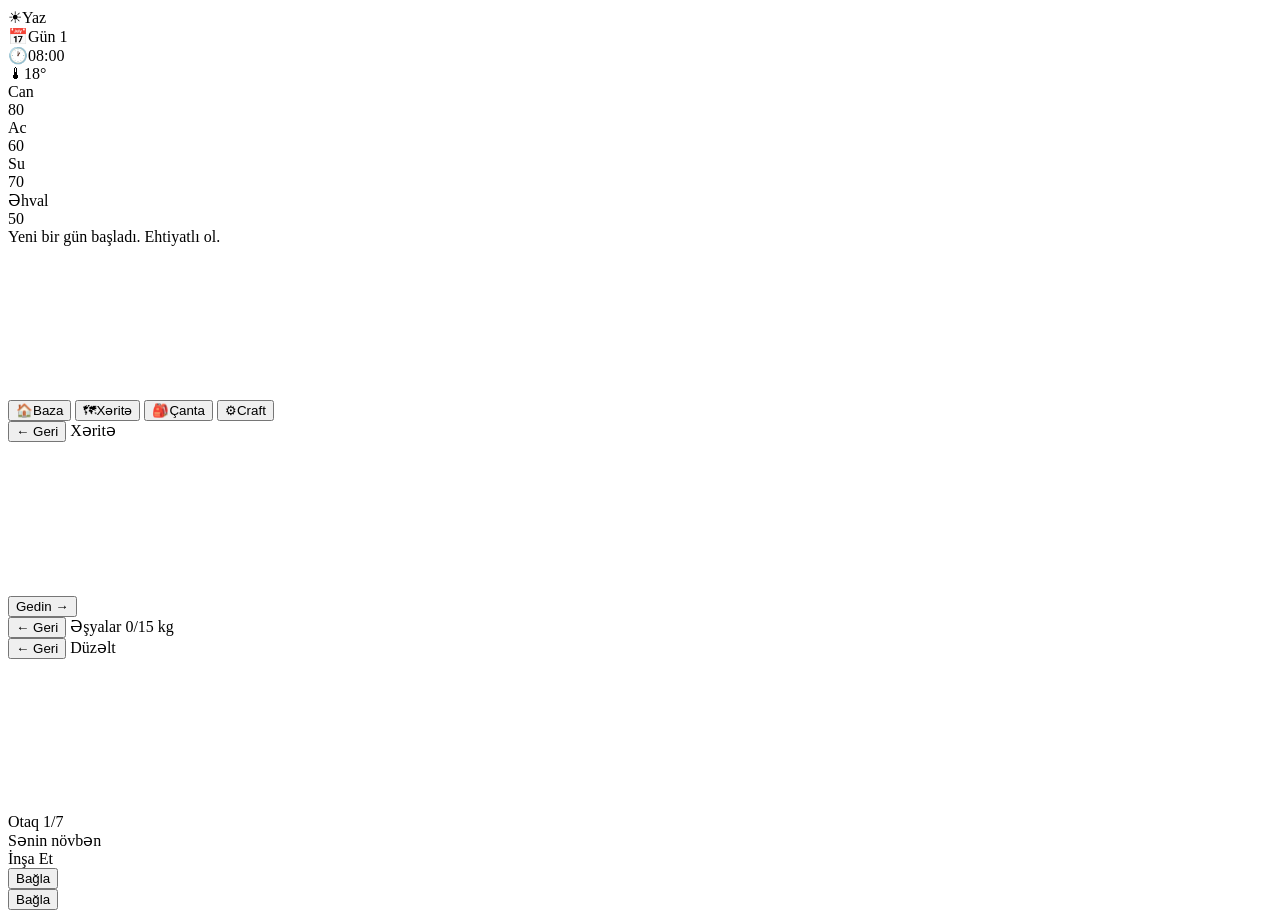
==== commit 6adb6d60: "Update print statement from 'Hello' to 'Goodbye'" ====
--- a/index.html
+++ b/index.html
@@ -1,884 +1,162 @@
 <!DOCTYPE html>
 <html lang="az">
 <head>
-<meta charset="UTF-8">
-<meta name="viewport" content="width=device-width, initial-scale=1.0">
-<title>Maliyyə Menecmenti - İmtahan Konspekti</title>
-<style>
-  * { margin: 0; padding: 0; box-sizing: border-box; }
-  body { font-family: 'Segoe UI', Arial, sans-serif; background: #f0f4f8; color: #1a202c; font-size: 15px; line-height: 1.6; }
-  
-  header { background: linear-gradient(135deg, #1e3a5f 0%, #2d6a4f 100%); color: white; padding: 20px 16px; text-align: center; }
-  header h1 { font-size: 20px; font-weight: 700; margin-bottom: 4px; }
-  header p { font-size: 13px; opacity: 0.85; }
-
-  nav { background: white; border-bottom: 2px solid #e2e8f0; padding: 0; overflow-x: auto; display: flex; white-space: nowrap; position: sticky; top: 0; z-index: 100; }
-  nav button { padding: 12px 14px; border: none; background: none; font-size: 13px; cursor: pointer; color: #64748b; border-bottom: 3px solid transparent; flex-shrink: 0; font-weight: 500; }
-  nav button.active { color: #1e3a5f; border-bottom-color: #1e3a5f; background: #f0f4ff; }
-  nav button:hover { background: #f8faff; color: #1e3a5f; }
-
-  .page { display: none; padding: 16px; }
-  .page.active { display: block; }
-
-  .section { background: white; border-radius: 12px; padding: 16px; margin-bottom: 16px; border-left: 4px solid #1e3a5f; box-shadow: 0 1px 4px rgba(0,0,0,0.06); }
-  .section.green { border-left-color: #2d6a4f; }
-  .section.orange { border-left-color: #c05621; }
-  .section.purple { border-left-color: #553c9a; }
-  .section.red { border-left-color: #c53030; }
-
-  .section h2 { font-size: 16px; color: #1e3a5f; margin-bottom: 12px; display: flex; align-items: center; gap: 8px; }
-  .section h3 { font-size: 14px; color: #2d3748; margin: 12px 0 6px; font-weight: 600; }
-
-  .formula-box { background: #eef2ff; border: 1px solid #c3d3f7; border-radius: 8px; padding: 12px; margin: 8px 0; text-align: center; font-size: 15px; font-weight: 600; color: #1e3a5f; }
-  .formula-box.green { background: #e6f4ea; border-color: #a8d5b5; color: #1a4731; }
-  .formula-box.orange { background: #fff3e0; border-color: #ffcc80; color: #7b3f00; }
-
-  .key-point { background: #fef9e7; border-left: 3px solid #f6c026; padding: 8px 12px; margin: 6px 0; border-radius: 4px; font-size: 13px; }
-  .warning { background: #fef2f2; border-left: 3px solid #f87171; padding: 8px 12px; margin: 6px 0; border-radius: 4px; font-size: 13px; }
-  .tip { background: #f0fdf4; border-left: 3px solid #4ade80; padding: 8px 12px; margin: 6px 0; border-radius: 4px; font-size: 13px; }
-
-  table { width: 100%; border-collapse: collapse; margin: 8px 0; font-size: 13px; }
-  th { background: #1e3a5f; color: white; padding: 8px 10px; text-align: left; font-size: 12px; }
-  td { padding: 7px 10px; border-bottom: 1px solid #e2e8f0; vertical-align: top; }
-  tr:nth-child(even) td { background: #f8faff; }
-  tr:hover td { background: #eef2ff; }
-
-  .badge { display: inline-block; padding: 2px 8px; border-radius: 12px; font-size: 11px; font-weight: 600; margin: 2px; }
-  .badge-blue { background: #dbeafe; color: #1e40af; }
-  .badge-green { background: #dcfce7; color: #166534; }
-  .badge-orange { background: #fed7aa; color: #9a3412; }
-  .badge-red { background: #fee2e2; color: #991b1b; }
-  .badge-purple { background: #ede9fe; color: #5b21b6; }
-
-  .calc-box { background: white; border: 1px solid #e2e8f0; border-radius: 10px; padding: 14px; margin: 10px 0; }
-  .calc-box input, .calc-box select { width: 100%; padding: 8px 10px; border: 1px solid #cbd5e1; border-radius: 6px; font-size: 14px; margin: 4px 0 10px; background: #f8faff; }
-  .calc-box button { width: 100%; padding: 10px; background: #1e3a5f; color: white; border: none; border-radius: 6px; font-size: 14px; cursor: pointer; font-weight: 600; }
-  .calc-box button:hover { background: #2d4e7a; }
-  .result { background: #eef2ff; border-radius: 6px; padding: 10px; margin-top: 10px; font-weight: 600; color: #1e3a5f; text-align: center; font-size: 15px; min-height: 40px; }
-
-  .step { display: flex; gap: 10px; margin: 8px 0; align-items: flex-start; }
-  .step-num { background: #1e3a5f; color: white; width: 24px; height: 24px; border-radius: 50%; display: flex; align-items: center; justify-content: center; font-size: 12px; font-weight: 700; flex-shrink: 0; margin-top: 2px; }
-  .step-content { flex: 1; font-size: 14px; }
-
-  .accordion-item { border: 1px solid #e2e8f0; border-radius: 8px; margin: 6px 0; overflow: hidden; }
-  .accordion-header { padding: 12px 14px; cursor: pointer; font-weight: 600; font-size: 14px; background: #f8faff; display: flex; justify-content: space-between; align-items: center; }
-  .accordion-header:hover { background: #eef2ff; }
-  .accordion-body { display: none; padding: 12px 14px; background: white; font-size: 13px; }
-  .accordion-body.open { display: block; }
-  .accordion-arrow { transition: transform 0.2s; font-size: 12px; }
-  .accordion-arrow.open { transform: rotate(180deg); }
-
-  .masele-box { background: #fffbeb; border: 1px solid #fcd34d; border-radius: 10px; padding: 14px; margin: 10px 0; }
-  .masele-box h4 { color: #92400e; font-size: 14px; margin-bottom: 8px; }
-  .masele-box .solution { background: white; border-radius: 6px; padding: 10px; margin-top: 10px; display: none; font-size: 13px; }
-  .masele-box .solution.show { display: block; }
-  .show-btn { background: #92400e; color: white; border: none; padding: 7px 14px; border-radius: 6px; font-size: 13px; cursor: pointer; margin-top: 8px; }
-  .show-btn:hover { background: #78350f; }
-
-  .quiz-container { }
-  .quiz-question { background: white; border-radius: 10px; padding: 14px; margin: 10px 0; border: 1px solid #e2e8f0; }
-  .quiz-question p { font-size: 14px; margin-bottom: 10px; font-weight: 500; }
-  .quiz-option { display: block; padding: 8px 12px; margin: 4px 0; border: 1px solid #e2e8f0; border-radius: 6px; cursor: pointer; font-size: 13px; transition: all 0.2s; }
-  .quiz-option:hover { background: #f0f4ff; border-color: #93c5fd; }
-  .quiz-option.correct { background: #dcfce7; border-color: #4ade80; color: #166534; }
-  .quiz-option.wrong { background: #fee2e2; border-color: #f87171; color: #991b1b; }
-  .quiz-feedback { font-size: 12px; margin-top: 6px; padding: 6px 10px; border-radius: 4px; }
-
-  .grid2 { display: grid; grid-template-columns: 1fr 1fr; gap: 10px; }
-  .metric-card { background: #f8faff; border-radius: 8px; padding: 12px; text-align: center; border: 1px solid #e2e8f0; }
-  .metric-card .num { font-size: 22px; font-weight: 700; color: #1e3a5f; }
-  .metric-card .label { font-size: 11px; color: #64748b; margin-top: 2px; }
-
-  .progress-bar { height: 8px; background: #e2e8f0; border-radius: 4px; margin: 8px 0; overflow: hidden; }
-  .progress-bar-fill { height: 100%; background: linear-gradient(90deg, #1e3a5f, #2d6a4f); border-radius: 4px; transition: width 0.3s; }
-
-  .tag { display: inline-block; background: #1e3a5f; color: white; padding: 3px 10px; border-radius: 12px; font-size: 11px; margin: 2px; }
-
-  @media (max-width: 400px) {
-    .grid2 { grid-template-columns: 1fr; }
-    header h1 { font-size: 17px; }
-  }
-</style>
+  <meta charset="UTF-8">
+  <meta name="viewport" content="width=device-width, initial-scale=1.0, maximum-scale=1.0, user-scalable=no">
+  <title>Dead Streets</title>
+  <link rel="preconnect" href="https://fonts.googleapis.com">
+  <link href="https://fonts.googleapis.com/css2?family=Special+Elite&family=Courier+Prime:wght@400;700&display=swap" rel="stylesheet">
+  <link rel="stylesheet" href="css/main.css">
 </head>
 <body>
+  <div id="game-container">
 
-<header>
-  <h1>📊 Maliyyə Menecmenti</h1>
-  <p>İmtahan üçün tam konspekt</p>
-</header>
+    <!-- SCREEN: Base -->
+    <div id="screen-base" class="screen active">
+      <div id="base-topbar">
+        <div class="top-stat"><span class="icon">☀</span><span id="stat-season">Yaz</span></div>
+        <div class="top-stat"><span class="icon">📅</span><span id="stat-day">Gün 1</span></div>
+        <div class="top-stat"><span class="icon">🕐</span><span id="stat-time">08:00</span></div>
+        <div class="top-stat alert" id="stat-temp"><span class="icon">🌡</span><span id="stat-temp-val">18°</span></div>
+      </div>
 
-<nav>
-  <button class="active" onclick="showPage('istiqraz')">İstiqrazlar</button>
-  <button onclick="showPage('sehm')">Səhmlər</button>
-  <button onclick="showPage('risk')">Risk</button>
-  <button onclick="showPage('investisiya')">İnvestisiya</button>
-  <button onclick="showPage('inventar')">EOQ/Dövriyyə</button>
-  <button onclick="showPage('kalkulyator')">🧮 Kalkulyator</button>
-  <button onclick="showPage('quiz')">📝 Test</button>
-</nav>
+      <div id="status-bar">
+        <div class="status-item" id="s-health">
+          <div class="status-label">Can</div>
+          <div class="status-bar-wrap"><div class="status-fill health-fill" id="fill-health"></div></div>
+          <div class="status-val" id="val-health">80</div>
+        </div>
+        <div class="status-item" id="s-hunger">
+          <div class="status-label">Ac</div>
+          <div class="status-bar-wrap"><div class="status-fill hunger-fill" id="fill-hunger"></div></div>
+          <div class="status-val" id="val-hunger">60</div>
+        </div>
+        <div class="status-item" id="s-thirst">
+          <div class="status-label">Su</div>
+          <div class="status-bar-wrap"><div class="status-fill thirst-fill" id="fill-thirst"></div></div>
+          <div class="status-val" id="val-thirst">70</div>
+        </div>
+        <div class="status-item" id="s-mood">
+          <div class="status-label">Əhval</div>
+          <div class="status-bar-wrap"><div class="status-fill mood-fill" id="fill-mood"></div></div>
+          <div class="status-val" id="val-mood">50</div>
+        </div>
+      </div>
 
-<!-- ============ PAGE 1: İSTİQRAZLAR ============ -->
-<div id="istiqraz" class="page active">
+      <div id="message-log">
+        <div class="msg-line" id="msg-main">Yeni bir gün başladı. Ehtiyatlı ol.</div>
+      </div>
 
-  <div class="section">
-    <h2>🏦 İstiqraz nədir?</h2>
-    <p style="font-size:13px; color:#4a5568;">İstiqraz (Bond) — şirkətin və ya dövlətin borc aldığı, müddətin sonunda geri qaytarmağı öhdə olduğu <b>borc qiymətli kağızıdır</b>.</p>
-    <br>
-    <div class="grid2">
-      <div class="metric-card"><div class="num">Kupon</div><div class="label">İllik faiz ödənişi</div></div>
-      <div class="metric-card"><div class="num">Nominal</div><div class="label">Üzərindəki yazılı dəyər</div></div>
-      <div class="metric-card"><div class="num">MSG/YTM</div><div class="label">Müddətin sonunadək gəlirlilik</div></div>
-      <div class="metric-card"><div class="num">Defolt</div><div class="label">Ödəniş qabiliyyətsizliyi</div></div>
-    </div>
+      <div id="base-canvas-wrap">
+        <canvas id="base-canvas"></canvas>
+        <div id="room-tooltip" class="hidden"></div>
+      </div>
 
-    <h3>İstiqrazı buraxan tərəfin öhdəlikləri:</h3>
-    <div class="step"><div class="step-num">1</div><div class="step-content">İstiqrazın müddəti bitənədək <b>müntəzəm kupon ödənişləri</b> etmək</div></div>
-    <div class="step"><div class="step-num">2</div><div class="step-content">Müddətin sonunda istiqrazın <b>nominal dəyərini</b> ödəmək</div></div>
-
-    <div class="warning">⚠️ <b>Defolt</b> — bu öhdəlikləri yerinə yetirə bilməmək. Defolt olduqda emitentlər hüquqi məsuliyyətə cəlb edilə bilər.</div>
-  </div>
-
-  <div class="section green">
-    <h2>📐 Əsas Düsturlar</h2>
-
-    <h3>1. Kupon Faiz Dərəcəsi</h3>
-    <div class="formula-box green">Kupon dərəcəsi = İllik kupon ödənişi ÷ Nominal dəyər</div>
-    <div class="tip">✏️ Misal: $80 ÷ $1000 = 8%</div>
-
-    <h3>2. Cari Gəlirlilik</h3>
-    <div class="formula-box green">Cari gəlirlilik = İllik kupon ÷ Cari bazar qiyməti</div>
-    <div class="tip">✏️ Misal: $80 ÷ $924.18 = 8.66%</div>
-
-    <h3>3. İstiqrazın Bazar Qiyməti (Əsas Düstur!)</h3>
-    <div class="formula-box">P₀ = (Div₁ + P₁) ÷ (1 + r)</div>
-    <p style="font-size:12px; color:#64748b; margin:4px 0 8px; text-align:center;">və ya tam forması:</p>
-    <div class="formula-box">P = Kupon × [1 - 1/(1+r)ⁿ]/r + Nominal ÷ (1+r)ⁿ</div>
-    <div class="key-point">💡 <b>P</b> = cari qiymət, <b>r</b> = tələb olunan gəlirlilik, <b>n</b> = il sayı</div>
-
-    <h3>4. MSG Tapmaq üçün (Yoxlama metodu)</h3>
-    <p style="font-size:13px; margin-bottom:6px;">r-in yerinə müxtəlif dəyərlər qoyub yoxlamaq lazımdır:</p>
-    <div class="accordion-item">
-      <div class="accordion-header" onclick="toggleAcc(this)">📊 Misal: $924.18 qiyməti, $80 kupon, $1000 nominal, 5 il <span class="accordion-arrow">▼</span></div>
-      <div class="accordion-body">
-        <p style="font-size:13px; margin-bottom:6px;">Hesablama:</p>
-        <ul style="font-size:13px; padding-left:16px;">
-          <li>8% ilə: $80×[1-1/(1.08)⁵]/0.08 + $1000/(1.08)⁵ = <b>$1000</b></li>
-          <li>9% ilə: $80×[1-1/(1.09)⁵]/0.09 + $1000/(1.09)⁵ = <b>$961.10</b></li>
-          <li style="color:#1e3a5f; font-weight:700;">10% ilə: $80×[1-1/(1.10)⁵]/0.10 + $1000/(1.10)⁵ = <b>$924.18 ✓</b></li>
-        </ul>
-        <div class="tip">MSG = 10% — çünki bu dərəcə ilə düstur bazar qiymətinə bərabər verir.</div>
-      </div>
-    </div>
-  </div>
-
-  <div class="section orange">
-    <h2>⚖️ İstiqraz Qiyməti Qaydaları</h2>
-
-    <table>
-      <tr><th>Vəziyyət</th><th>Nəticə</th><th>Ad</th></tr>
-      <tr><td>Kupon dərəcəsi = MSG</td><td>Qiymət = Nominal</td><td><span class="badge badge-blue">Par/Normal</span></td></tr>
-      <tr><td>Kupon dərəcəsi &gt; MSG</td><td>Qiymət &gt; Nominal</td><td><span class="badge badge-green">Premium</span></td></tr>
-      <tr><td>Kupon dərəcəsi &lt; MSG</td><td>Qiymət &lt; Nominal</td><td><span class="badge badge-red">Diskont</span></td></tr>
-    </table>
-
-    <div class="key-point">💡 <b>Əsas qayda:</b> İstiqraz qiyməti ilə MSG <b>TƏRSİNƏ MÜTƏNASİB</b>dir — MSG artarsa qiymət düşür, MSG azalarsa qiymət artır!</div>
-
-    <h3>Faiz Dərəcəsi Riski:</h3>
-    <div class="step"><div class="step-num">1</div><div class="step-content"><b>Uzunmüddətli</b> istiqrazlar faiz dəyişikliklərinə <b>daha çox</b> həssasdır</div></div>
-    <div class="step"><div class="step-num">2</div><div class="step-content"><b>Aşağı kuponlu</b> istiqrazlar faiz dəyişikliklərinə <b>daha çox</b> həssasdır</div></div>
-  </div>
-
-  <div class="section purple">
-    <h2>⭐ Kredit Reytinqləri</h2>
-    <table>
-      <tr><th>Moody's</th><th>S&P</th><th>Məna</th><th>Kateqoriya</th></tr>
-      <tr><td>Aaa</td><td>AAA</td><td>Ən yüksək keyfiyyət</td><td><span class="badge badge-green">İnvestisiya</span></td></tr>
-      <tr><td>Aa</td><td>AA</td><td>Çox yüksək keyfiyyət</td><td><span class="badge badge-green">İnvestisiya</span></td></tr>
-      <tr><td>A</td><td>A</td><td>Yüksək keyfiyyət</td><td><span class="badge badge-green">İnvestisiya</span></td></tr>
-      <tr><td>Baa</td><td>BBB</td><td>Orta keyfiyyət (ən aşağı inv.)</td><td><span class="badge badge-blue">İnvestisiya</span></td></tr>
-      <tr><td>Ba/B</td><td>BB/B</td><td>Spekulyativ</td><td><span class="badge badge-orange">Junk/Zibil</span></td></tr>
-      <tr><td>Caa-C</td><td>CCC-D</td><td>Çox spekulyativ, defolt</td><td><span class="badge badge-red">Junk/Zibil</span></td></tr>
-    </table>
-    <div class="warning">⚠️ BB/Ba və aşağısı = "Junk Bonds" (Zibil İstiqrazlar) — investisiya reytinqi yoxdur, defolt riski yüksəkdir!</div>
-  </div>
-
-  <div class="section">
-    <h2>🔄 Konvertasiya Edilə Bilən İstiqrazlar</h2>
-    <p style="font-size:13px; margin-bottom:8px;">Bu istiqrazlar səhmlərə çevrilə bilir. Onlar <b>mürəkkəb maliyyə aləti</b>dir:</p>
-    <div class="grid2">
-      <div class="metric-card"><div class="num" style="font-size:15px;">Maliyyə<br>Öhdəliyi</div><div class="label">Diskontlaşdırılmış dəyər (effektiv faizlə)</div></div>
-      <div class="metric-card"><div class="num" style="font-size:15px;">Kapital<br>Elementi</div><div class="label">Nominal − Maliyyə öhdəliyi</div></div>
-    </div>
-    <div class="formula-box">Kapital elementi = Nominal dəyər − Maliyyə öhdəliyinin cari dəyəri</div>
-    
-    <div class="accordion-item">
-      <div class="accordion-header" onclick="toggleAcc(this)">📊 Misal: Konvertasiya istiqrazı (Sual 16-17) <span class="accordion-arrow">▼</span></div>
-      <div class="accordion-body">
-        <ul style="font-size:13px; padding-left:16px; line-height:1.8;">
-          <li>Nominal: 30,000,000 AZN</li>
-          <li>Kupon: 8% → ödəniş = 2,400,000 AZN/il</li>
-          <li>Effektiv bazar dərəcəsi: 10%</li>
-          <li>Maliyyə öhdəliyi: 28,476,000 AZN (diskontlaşdırılmış)</li>
-          <li><b>Kapital elementi = 30,000,000 − 28,476,000 = 1,524,000 AZN</b></li>
-          <li>Amortizasiya: 28,476,000 × 10% − 2,400,000 = 447,600 AZN artır</li>
-          <li>Yeni balans = 28,476,000 + 447,600 = <b>28,923,600 AZN</b></li>
-        </ul>
-      </div>
-    </div>
-  </div>
-
-</div>
-
-<!-- ============ PAGE 2: SƏHMLƏR ============ -->
-<div id="sehm" class="page">
-
-  <div class="section">
-    <h2>📈 Səhm növləri</h2>
-    <table>
-      <tr><th>Xüsusiyyət</th><th>Adi Səhm</th><th>İmtiyazlı Səhm</th></tr>
-      <tr><td>Dividend</td><td>Sabit deyil</td><td>Sabit/prioritet</td></tr>
-      <tr><td>Səs hüququ</td><td>Var</td><td>Adətən yoxdur</td></tr>
-      <tr><td>Likvidasiyada</td><td>Sonuncu</td><td>İmtiyazlı</td></tr>
-      <tr><td>Defolt riski</td><td>Yoxdur (kapital)</td><td>Yoxdur (kapital)</td></tr>
-    </table>
-    <div class="key-point">💡 Adi səhmlər üzrə dividend ödənməsə, şirkət <b>defolt elan edilmir</b> — bu istiqrazdan fərqidir!</div>
-  </div>
-
-  <div class="section green">
-    <h2>📐 Fundamental Dəyər Nəzəriyyəsi</h2>
-    <div class="key-point">💡 Hər hansı maliyyə aktivinin dəyəri = Gələcək bütün pul axınlarının <b>cari (diskontlaşdırılmış) dəyəri</b></div>
-
-    <h3>Model 1: Sıfır Artım (Zero Growth)</h3>
-    <div class="formula-box">P₀ = D₁ ÷ R</div>
-    <div class="tip">✏️ D₁=1 manat, R=10% → P₀ = 1 ÷ 0.10 = <b>10 manat</b></div>
-    <div class="warning">⚠️ Sıfır artımlı səhmdə <b>kapital artımı gəliri yoxdur</b> — qiymət heç vaxt dəyişmir!</div>
-
-    <h3>Model 2: Sabit Artım — Gordon Modeli (ən vacib!)</h3>
-    <div class="formula-box">P₀ = D₁ ÷ (R − g)</div>
-    <p style="font-size:12px; color:#64748b; text-align:center; margin:4px 0 8px;">D₁ = gözlənilən divident, R = tələb olunan gəlirlilik, g = sabit artım tempi</p>
-    
-    <div class="accordion-item">
-      <div class="accordion-header" onclick="toggleAcc(this)">📊 Misal: D₀=5 manat, g=5%, R=9% <span class="accordion-arrow">▼</span></div>
-      <div class="accordion-body">
-        <ul style="font-size:13px; padding-left:16px; line-height:1.8;">
-          <li>D₁ = D₀ × (1+g) = 5 × 1.05 = <b>5.25 manat</b></li>
-          <li>P₀ = D₁ ÷ (R−g) = 5.25 ÷ (0.09−0.05) = 5.25 ÷ 0.04 = <b>131.25 manat</b></li>
-          <li>Bir il sonra: P₁ = D₂ ÷ (R−g) = (5.25×1.05) ÷ 0.04 = <b>137.8125 manat</b></li>
-        </ul>
-        <div class="tip">P₁ P₀-dan yüksəkdir → bu kapital gəlirliliyidir!</div>
+      <div id="base-nav">
+        <button class="nav-btn active" data-screen="base"><span>🏠</span>Baza</button>
+        <button class="nav-btn" data-screen="map"><span>🗺</span>Xəritə</button>
+        <button class="nav-btn" data-screen="inventory"><span>🎒</span>Çanta</button>
+        <button class="nav-btn" data-screen="craft"><span>⚙</span>Craft</button>
       </div>
     </div>
 
-    <div class="warning">⚠️ Gordon modeli üçün şərt: <b>R &gt; g</b> mütləq olmalıdır! g≥R olsa model işləmir.</div>
-
-    <h3>Tələb olunan gəlirliliyi tapmaq:</h3>
-    <div class="formula-box">R = (D₁ ÷ P₀) + g</div>
-    <div class="tip">✏️ D₁=5.25, P₀=65.625, g=5% → R = 5.25/65.625 + 0.05 = 0.08 + 0.05 = <b>13%</b></div>
-
-    <h3>Ümumi Gəlirlilik:</h3>
-    <div class="formula-box green">R = Divident gəlirliliyi (D₁/P₀) + Kapital artımı gəlirliliyi (g)</div>
-  </div>
-
-  <div class="section orange">
-    <h2>🔄 Model 3: Qeyri-Sabit Artım</h2>
-    <p style="font-size:13px; margin-bottom:10px;">Əvvəl yüksək artım, sonra sabit artım. Addım-addım həll edilir:</p>
-
-    <div class="step"><div class="step-num">1</div><div class="step-content">Hər ilin dividendini ayrı-ayrılıqda hesabla (D₁, D₂, D₃...)</div></div>
-    <div class="step"><div class="step-num">2</div><div class="step-content">Sabit artıma keçən andan Gordon modeli ilə <b>terminal dəyəri</b> tap</div></div>
-    <div class="step"><div class="step-num">3</div><div class="step-content">Hər dividenddi və terminal dəyəri diskontlaşdır (bugünə gətir)</div></div>
-    <div class="step"><div class="step-num">4</div><div class="step-content">Cəmlə — bu P₀-dur</div></div>
-
-    <div class="accordion-item">
-      <div class="accordion-header" onclick="toggleAcc(this)">📊 Misal: D₀=5, il 1-2: 10%, il 3: 8%, il 4+: 6%, R=12% <span class="accordion-arrow">▼</span></div>
-      <div class="accordion-body">
-        <table>
-          <tr><th>Zaman</th><th>Divident</th><th>Artım</th></tr>
-          <tr><td>0</td><td>5.00</td><td>—</td></tr>
-          <tr><td>1</td><td>5.50</td><td>10%</td></tr>
-          <tr><td>2</td><td>6.05</td><td>10%</td></tr>
-          <tr><td>3</td><td>6.534</td><td>8%</td></tr>
-          <tr><td>4</td><td>6.926</td><td>6%</td></tr>
-        </table>
-        <p style="font-size:13px; margin-top:8px;">P₃ (terminal) = D₄ ÷ (R−g) = 6.926 ÷ (0.12−0.06) = 115.43</p>
-        <p style="font-size:13px;">P₀ = 5.50/1.12 + 6.05/1.12² + (6.534+115.43)/1.12³</p>
+    <!-- SCREEN: Map -->
+    <div id="screen-map" class="screen">
+      <div id="map-header">
+        <button id="map-back" class="back-btn">← Geri</button>
+        <span id="map-title">Xəritə</span>
+        <span id="map-time-left"></span>
+      </div>
+      <canvas id="map-canvas"></canvas>
+      <div id="location-panel" class="hidden">
+        <div id="loc-name"></div>
+        <div id="loc-distance"></div>
+        <div id="loc-desc"></div>
+        <div id="loc-danger"></div>
+        <button id="loc-go-btn">Gedin →</button>
       </div>
     </div>
 
-    <h3>Model 4: Gecikmeli Artım (Yeni şirkət)</h3>
-    <div class="accordion-item">
-      <div class="accordion-header" onclick="toggleAcc(this)">📊 Misal: MB şirkəti — 5 il divident yoxdur <span class="accordion-arrow">▼</span></div>
-      <div class="accordion-body">
-        <ul style="font-size:13px; padding-left:16px; line-height:1.8;">
-          <li>5 il divident ödənmir</li>
-          <li>6-cı ilin sonunda D₆ = 6 manat gözlənilir</li>
-          <li>Bundan sonra g = 5% (daimi)</li>
-          <li>R = 21%</li>
-          <li>P₅ = D₆ ÷ (R−g) = 6 ÷ (0.21−0.05) = 37.5 manat</li>
-          <li>P₀ = 37.5 ÷ (1.21)⁵ = <b>bugünkü dəyər</b></li>
-        </ul>
+    <!-- SCREEN: Inventory -->
+    <div id="screen-inventory" class="screen">
+      <div id="inv-header">
+        <button class="back-btn inv-back">← Geri</button>
+        <span>Əşyalar</span>
+        <span id="inv-weight">0/15 kg</span>
       </div>
+      <div id="inv-grid"></div>
     </div>
-  </div>
 
-  <div class="section">
-    <h2>🐟 Fişer Effekti</h2>
-    <div class="formula-box">1 + R = (1 + r) × (1 + h)</div>
-    <p style="font-size:12px; color:#64748b; text-align:center;">R = nominal, r = real, h = inflyasiya</p>
-    <br>
-    <div class="formula-box green">r = (1+R) ÷ (1+h) − 1</div>
-    <div class="tip">✏️ R=10%, h=5% → r = (1.10 ÷ 1.05) − 1 = 4.76% (TƏXMİNİ deyil, DƏQIQ!</div>
-    <div class="warning">⚠️ Sadə fərq formula (R−h = 10%−5% = 5%) TƏXMİNİDİR — imtahanda dəqiq Fişer düsturu istifadə et!</div>
-  </div>
+    <!-- SCREEN: Craft -->
+    <div id="screen-craft" class="screen">
+      <div id="craft-header">
+        <button class="back-btn craft-back">← Geri</button>
+        <span>Düzəlt</span>
+      </div>
+      <div id="craft-list"></div>
+    </div>
 
-</div>
-
-<!-- ============ PAGE 3: RİSK ============ -->
-<div id="risk" class="page">
-
-  <div class="section">
-    <h2>⚡ Risk Anlayışı</h2>
-    <p style="font-size:13px; margin-bottom:10px;">Risk — dayar kəsb edən hər hansı bir əmlakın, vasaitin, vaxtın itirilmə ehtimalıdır.</p>
-
-    <h3>Riskin 4 əsas xüsusiyyəti:</h3>
-    <div class="step"><div class="step-num">1</div><div class="step-content"><b>Qeyri-müəyyənlik</b> — hadisələrin bir neçə istiqamətdə inkişaf etmə ehtimalı</div></div>
-    <div class="step"><div class="step-num">2</div><div class="step-content"><b>Zərər</b> — neqativ nəticəyə səbəb olma ehtimalı</div></div>
-    <div class="step"><div class="step-num">3</div><div class="step-content"><b>Analiz imkanı</b> — kəmiyyət/keyfiyyət üzrə qiymətləndirilə bilmə</div></div>
-    <div class="step"><div class="step-num">4</div><div class="step-content"><b>Əhəmiyyətlilik</b> — ən azı bir subyektin maraqlarına aid olma</div></div>
-    <div class="warning">⚠️ Test sualı: "Mütləqlik" (subyektdən asılı olmayan risk) — bu YANLIŞ xüsusiyyətdir!</div>
-
-    <h3>Risklə davranış üsulları:</h3>
-    <table>
-      <tr><th>Üsul</th><th>İzah</th></tr>
-      <tr><td><span class="badge badge-blue">Qəbul etmə</span></td><td>Riski qəbul edib davam etmə</td></tr>
-      <tr><td><span class="badge badge-red">İmtina etmə</span></td><td>Riskli fəaliyyətdən çəkinmə</td></tr>
-      <tr><td><span class="badge badge-orange">Transfer (Hec)</span></td><td>Fyuçers/opsionla riski ötürmə — potensial qazancdan da imtina!</td></tr>
-      <tr><td><span class="badge badge-purple">Mitiqasiya</span></td><td>Riskin təsirini azaltma</td></tr>
-      <tr><td><span class="badge badge-green">Diversifikasiya</span></td><td>Portfeli genişləndirərək azaltma</td></tr>
-    </table>
-    <div class="key-point">💡 <b>Risk Premiyası</b> = İnvestorların riskli aktiv üçün risksiz aktivdən ƏLAVƏ tələb etdiyi gəlir</div>
-  </div>
-
-  <div class="section green">
-    <h2>📊 Riskin Ölçülməsi</h2>
-
-    <div class="formula-box green">Dispersiya (σ²) = [(r₁-r̄)² + (r₂-r̄)² + ...] ÷ (n-1)</div>
-    <div class="formula-box">Standart Xəta (σ) = √Dispersiya</div>
-
-    <div class="tip">✏️ Dispersiya = 450 → Standart xəta = √450 = <b>21.2%</b></div>
-    <div class="tip">✏️ Dispersiya = 1676.9 → Standart xəta = √1676.9 = <b>40.95</b></div>
-
-    <h3>Portfelin Gözlənilən Gəlirliliyi:</h3>
-    <div class="formula-box green">E(R) = x₁ × r₁ + x₂ × r₂</div>
-    <p style="font-size:12px; color:#64748b; text-align:center;">x₁, x₂ = portfeldəki çəkilər (paylar), r₁, r₂ = gəlirlilik dərəcələri</p>
-
-    <div class="accordion-item">
-      <div class="accordion-header" onclick="toggleAcc(this)">📊 Misal: A1=4000 AZN (r=25%), A2=6000 AZN (r=15%) <span class="accordion-arrow">▼</span></div>
-      <div class="accordion-body">
-        <ul style="font-size:13px; padding-left:16px; line-height:1.8;">
-          <li>Toplam = 4000 + 6000 = 10,000 AZN</li>
-          <li>x₁ = 4000/10000 = 0.3; x₂ = 6000/10000 = 0.7</li>
-          <li>E(R) = 0.25×0.3 + 0.15×0.7 = 0.075 + 0.105 = <b>0.18 = 18%</b></li>
-        </ul>
+    <!-- SCREEN: Loot Location -->
+    <div id="screen-loot" class="screen">
+      <div id="loot-header">
+        <div id="loot-location-name"></div>
+        <div id="loot-room-info"></div>
+      </div>
+      <canvas id="loot-canvas"></canvas>
+      <div id="loot-action-panel">
+        <div id="loot-message"></div>
+        <div id="loot-actions"></div>
       </div>
     </div>
 
-    <h3>İki Aktivin Portfel Dispersiyası:</h3>
-    <div class="formula-box">σ²p = x₁²σ₁² + x₂²σ₂² + 2(x₁×x₂×ρ₁₂×σ₁×σ₂)</div>
-    <p style="font-size:12px; color:#64748b; text-align:center;">ρ₁₂ = korrelyasiya əmsalı (−1 ilə +1 arasında)</p>
-
-    <div class="accordion-item">
-      <div class="accordion-header" onclick="toggleAcc(this)">📊 Misal: Coca-Cola (65%, σ=31.5) + Reebok (35%, σ=58.5), ρ=1 <span class="accordion-arrow">▼</span></div>
-      <div class="accordion-body">
-        <ul style="font-size:13px; padding-left:16px; line-height:1.8;">
-          <li>x₁=0.65, σ₁=31.5; x₂=0.35, σ₂=58.5; ρ=1</li>
-          <li>σ²p = (0.65)²(31.5)² + (0.35)²(58.5)² + 2(0.65)(0.35)(1)(31.5)(58.5)</li>
-          <li>= 418.5 + 419.3 + 839.1 = <b>1676.9</b></li>
-          <li>σp = √1676.9 = <b>40.95</b></li>
-          <li>E(R) = 10%×0.65 + 20%×0.35 = 6.5% + 7% = <b>13.5%</b></li>
-        </ul>
+    <!-- SCREEN: Combat -->
+    <div id="screen-combat" class="screen">
+      <div id="combat-header">
+        <div id="combat-wave-info">Otaq 1/7</div>
+        <div id="combat-turn-info">Sənin növbən</div>
+      </div>
+      <div id="combat-arena">
+        <div id="enemy-section">
+          <div id="enemy-list"></div>
+        </div>
+        <div id="combat-log-box">
+          <div id="combat-log"></div>
+        </div>
+        <div id="player-section">
+          <div id="player-combat-stats"></div>
+          <div id="combat-actions"></div>
+        </div>
       </div>
     </div>
 
-    <h3>Korrelyasiya Əmsalının Əhəmiyyəti:</h3>
-    <table>
-      <tr><th>ρ dəyəri</th><th>Məna</th><th>Diversifikasiya effekti</th></tr>
-      <tr><td>ρ = +1</td><td>Tam müsbət korrelyasiya</td><td>Sıfır — heç bir azalma yoxdur</td></tr>
-      <tr><td>0 &lt; ρ &lt; 1</td><td>Qismən müsbət</td><td>Qismən azalma</td></tr>
-      <tr><td>ρ = 0</td><td>Korrelyasiya yoxdur</td><td>Yaxşı azalma</td></tr>
-      <tr><td>ρ = -1</td><td>Tam mənfi korrelyasiya</td><td><b>Tam eliminasiya mümkündür!</b></td></tr>
-    </table>
-  </div>
-
-  <div class="section purple">
-    <h2>📉 Sistem vs Qeyri-Sistem Riski</h2>
-    <div class="grid2">
-      <div class="metric-card" style="border: 2px solid #f87171;">
-        <div class="num" style="font-size:14px; color:#c53030;">Sistem Riski</div>
-        <div class="label">Bazar riski • Diversifikasiya ilə aradan qaldırılamaz! • Makroiqtisadi amillər</div>
-      </div>
-      <div class="metric-card" style="border: 2px solid #4ade80;">
-        <div class="num" style="font-size:14px; color:#166534;">Qeyri-Sistem Riski</div>
-        <div class="label">Firma/sahə spesifik • Diversifikasiya ilə aradan qaldırılır!</div>
+    <!-- MODAL: Build -->
+    <div id="modal-build" class="modal hidden">
+      <div class="modal-box">
+        <div class="modal-title" id="build-modal-title">İnşa Et</div>
+        <div id="build-options"></div>
+        <button class="modal-close" id="build-close">Bağla</button>
       </div>
     </div>
 
-    <h3>Beta Əmsalı (β)</h3>
-    <p style="font-size:13px; margin-bottom:8px;">Aktivin sistem riskini bazar portfelinə nisbətdə ölçür:</p>
-    <table>
-      <tr><th>Beta dəyəri</th><th>Məna</th><th>Növ</th></tr>
-      <tr><td>β = 0</td><td>Risksiz aktiv (dövlət istiqrazı)</td><td><span class="badge badge-green">Risksiz</span></td></tr>
-      <tr><td>β = 1</td><td>Bazar portfeli ilə eyni risk</td><td><span class="badge badge-blue">Bazar</span></td></tr>
-      <tr><td>β &lt; 1</td><td>Bazardan az riskli</td><td><span class="badge badge-green">Defensiv</span></td></tr>
-      <tr><td>β &gt; 1</td><td>Bazardan çox riskli</td><td><span class="badge badge-red">Aqressiv</span></td></tr>
-    </table>
-
-    <h3>CAPM Düsturu</h3>
-    <div class="formula-box">R = Rf + β × (Rm − Rf)</div>
-    <p style="font-size:12px; color:#64748b; text-align:center;">Rf = risksiz dərəcə; Rm = bazar gəlirliliyi; (Rm−Rf) = bazar risk premiyası</p>
-    <div class="tip">✏️ Rf=5%, Rm=12%, β=1.2 → R = 5% + 1.2×(12%−5%) = 5% + 8.4% = <b>13.4%</b></div>
-
-    <h3>SML — Qiymətli Kağızlar Bazarı Xətti:</h3>
-    <div class="key-point">💡 CAPM-in qrafik təsviri — beta ilə tələb olunan gəlirliliyi birləşdirir. Bu xətt üzərindəki aktivlər düzgün qiymətləndirilmişdir.</div>
-  </div>
-
-</div>
-
-<!-- ============ PAGE 4: İNVESTİSİYA ============ -->
-<div id="investisiya" class="page">
-
-  <div class="section">
-    <h2>💼 İnvestisiya Layihəsinin Qiymətləndirilməsi</h2>
-
-    <div class="accordion-item">
-      <div class="accordion-header" onclick="toggleAcc(this)">📊 Geri ödənmə müddəti (Payback Period) <span class="accordion-arrow">▼</span></div>
-      <div class="accordion-body">
-        <p style="font-size:13px; margin-bottom:6px;">İlkin investisiyanın nə qədər müddətdə geri qayıdacağını göstərir. Sadə, amma pul axınlarının vaxt dəyərini nəzərə almır.</p>
-        <div class="formula-box">Geri ödənmə müddəti = İnvestisiya ÷ İllik pul axını</div>
-        <div class="warning">⚠️ Bu metod kapitaiın itirilmiş imkan dəyərini (faiz) nəzərə almır — çatışmazlıqdır!</div>
+    <!-- MODAL: Room Action -->
+    <div id="modal-room" class="modal hidden">
+      <div class="modal-box">
+        <div class="modal-title" id="room-modal-title"></div>
+        <div id="room-modal-body"></div>
+        <button class="modal-close" id="room-close">Bağla</button>
       </div>
     </div>
 
-    <div class="accordion-item">
-      <div class="accordion-header" onclick="toggleAcc(this)">📊 Xalis Cari Dəyər (NPV / CD) <span class="accordion-arrow">▼</span></div>
-      <div class="accordion-body">
-        <div class="formula-box">NPV = −İnvestisiya + Σ [Pul axını ÷ (1+r)ⁿ]</div>
-        <ul style="font-size:13px; padding-left:16px; line-height:1.8; margin-top:8px;">
-          <li>NPV &gt; 0 → layihəni qəbul et</li>
-          <li>NPV &lt; 0 → layihəni rədd et</li>
-          <li>Bir neçə layihə varsa → ən yüksək NPV-ni seç</li>
-        </ul>
-        <div class="tip">💡 NPV zaman dəyərini nəzərə alır — ən etibarlı metoddur!</div>
-      </div>
-    </div>
-
-    <div class="accordion-item">
-      <div class="accordion-header" onclick="toggleAcc(this)">📊 Mənfəətlilik İndeksi (MI) <span class="accordion-arrow">▼</span></div>
-      <div class="accordion-body">
-        <div class="formula-box">MI = CD ÷ İnvestisiya</div>
-        <p style="font-size:13px; margin:8px 0;">Resurs məhdudiyyəti olduqda hansı layihəyə üstünlük veriləcəyini göstərir:</p>
-        <table>
-          <tr><th>Layihə</th><th>CD</th><th>İnvestisiya</th><th>MI</th></tr>
-          <tr><td>A</td><td>230,000</td><td>200,000</td><td>1.15</td></tr>
-          <tr><td>B</td><td>141,250</td><td>125,000</td><td>1.13</td></tr>
-          <tr><td>C</td><td>194,250</td><td>175,000</td><td>1.11</td></tr>
-          <tr><td>D</td><td>162,000</td><td>150,000</td><td>1.08</td></tr>
-        </table>
-        <p style="font-size:13px; margin-top:8px;">Resurs: 300,000 manat → A (200K) + B (125K) = 325K — çox. A (200K) + C (175K) = 375K — çox. A (200K) + D (150K) = 350K — çox. B (125K) + C (175K) = 300K ✓ → <b>B+C seçilir</b></p>
-      </div>
-    </div>
-
-    <div class="masele-box">
-      <h4>📝 Müəllimin Məsələsi 1 — NPV ilə layihə seçimi</h4>
-      <p style="font-size:13px;">6000 manat resurs, kapitalın imkan dəyəri 10%. Hansı layihəni seçərdiniz?</p>
-      <table style="font-size:12px; margin-top:8px;">
-        <tr><th>Layihə</th><th>Hal-hazırda</th><th>1-ci il</th><th>2-ci il</th><th>3-cü il</th></tr>
-        <tr><td>A</td><td>-4500</td><td>1000</td><td>2000</td><td>4000</td></tr>
-        <tr><td>B</td><td>-1500</td><td>0</td><td>1000</td><td>3000</td></tr>
-        <tr><td>C</td><td>-1200</td><td>100</td><td>450</td><td>2000</td></tr>
-        <tr><td>D</td><td>-5000</td><td>1000</td><td>3000</td><td>4500</td></tr>
-      </table>
-      <button class="show-btn" onclick="toggleSolution(this)">✅ Həll yolunu göstər</button>
-      <div class="solution">
-        <p style="font-size:13px; line-height:1.8;"><b>NPV hesablanır (r=10%):</b><br>
-        NPV(A) = -4500 + 1000/1.1 + 2000/1.21 + 4000/1.331 = -4500+909+1653+3005 = <b>+1067</b><br>
-        NPV(B) = -1500 + 0 + 1000/1.21 + 3000/1.331 = -1500+826+2254 = <b>+1580</b><br>
-        NPV(C) = -1200 + 91 + 372 + 1503 = <b>+766</b><br>
-        NPV(D) = -5000 + 909 + 2479 + 3382 = <b>+1770</b><br><br>
-        Resurs 6000 manat: B(1500)+D(5000)=6500 — çox. A(4500)+B(1500)=6000 ✓<br>
-        <b>A+B seçilir: NPV = 1067+1580 = 2647 manat</b></p>
-      </div>
-    </div>
   </div>
 
-  <div class="section green">
-    <h2>🔄 Pul Dövriyyəsi (Cash Cycle)</h2>
-
-    <div class="formula-box green">Pul Əməliyyat Dövrü = Material dövriyyəsi + Debitor dövriyyəsi − Kreditor dövriyyəsi</div>
-
-    <h3>Dövriyyə müddətlərini hesablamaq:</h3>
-    <div class="step"><div class="step-num">1</div><div class="step-content"><b>Material ehtiyatlarının dövriyyəsi</b> = Mal.ehtiyatlar ÷ Satışın maya dəyəri × 360</div></div>
-    <div class="step"><div class="step-num">2</div><div class="step-content"><b>Debitor borcların orta yığım müddəti</b> = Debitor borclар ÷ Kredit satışlar × 360</div></div>
-    <div class="step"><div class="step-num">3</div><div class="step-content"><b>Kreditor borcların orta ödəniş müddəti</b> = Kreditor borclар ÷ Kredit alışlar × 360</div></div>
-
-    <div class="accordion-item">
-      <div class="accordion-header" onclick="toggleAcc(this)">📊 Orion Co. Məsələsi (2022-2023 müqayisəsi) <span class="accordion-arrow">▼</span></div>
-      <div class="accordion-body">
-        <table style="font-size:12px;">
-          <tr><th>Göstərici</th><th>2022</th><th>2023</th></tr>
-          <tr><td>Mal.material ehtiyatları</td><td>800</td><td>920</td></tr>
-          <tr><td>Debitor borclar</td><td>600</td><td>720</td></tr>
-          <tr><td>Kreditor borclar</td><td>550</td><td>600</td></tr>
-          <tr><td>Kredit satışlar</td><td>7,200</td><td>8,000</td></tr>
-          <tr><td>Kredit alışlar</td><td>3,600</td><td>4,200</td></tr>
-          <tr><td>Satışın maya dəyəri</td><td>6,400</td><td>7,200</td></tr>
-        </table>
-        <p style="font-size:12px; margin-top:8px; color:#4a5568;">Əlavə məlumat: Orta işləmə müddəti 25 gün; 360 gün qəbul edilir</p>
-      </div>
-    </div>
-  </div>
-
-</div>
-
-<!-- ============ PAGE 5: EOQ / İNVENTAR ============ -->
-<div id="inventar" class="page">
-
-  <div class="section">
-    <h2>📦 EOQ — İqtisadi Sifariş Həcmi</h2>
-    <p style="font-size:13px; margin-bottom:10px;">Sifariş xərclərini və saxlama xərclərini minimuma endirən <b>optimal sifariş miqdarı</b>.</p>
-
-    <div class="formula-box">EOQ = √(2 × C₀ × D ÷ Cₕ)</div>
-    <table>
-      <tr><th>Simvol</th><th>Məna</th></tr>
-      <tr><td><b>D</b></td><td>İllik tələb (istehlak)</td></tr>
-      <tr><td><b>C₀</b></td><td>Bir sifariş üzrə xərc</td></tr>
-      <tr><td><b>Cₕ</b></td><td>1 vahidin illik saxlama xərci</td></tr>
-    </table>
-
-    <h3>Cəmi Xərclər:</h3>
-    <div class="formula-box green">Cəmi sifariş xərci = (D ÷ Q) × C₀</div>
-    <div class="formula-box green">Cəmi saxlama xərci = (Q ÷ 2) × Cₕ</div>
-    <div class="key-point">💡 EOQ nöqtəsində: Cəmi sifariş xərci = Cəmi saxlama xərci</div>
-
-    <div class="masele-box">
-      <h4>📝 Nellone Co. Məsələsi</h4>
-      <table style="font-size:12px; margin:8px 0;">
-        <tr><td>Z komponenti illik tələb</td><td>50,000</td></tr>
-        <tr><td>1 vahidin qiyməti</td><td>$0.12</td></tr>
-        <tr><td>İllik saxlama xərcləri</td><td>0.02 (vahid üzrə)</td></tr>
-        <tr><td>1 sifariş üzrə xərc</td><td>$6</td></tr>
-      </table>
-      <button class="show-btn" onclick="toggleSolution(this)">✅ Həll yolunu göstər</button>
-      <div class="solution">
-        <p style="font-size:13px; line-height:1.8;">
-        <b>1. EOQ:</b> √(2 × 6 × 50,000 ÷ 0.02) = √(30,000,000) = <b>5,477 vahid</b><br>
-        <b>2. İllik sifariş sayı:</b> 50,000 ÷ 5,477 = <b>9.13 sifariş</b><br>
-        <b>3. Cəmi sifariş xərci:</b> 9.13 × 6 = <b>$54.77</b><br>
-        <b>4. Cəmi saxlama xərci:</b> (5,477÷2) × 0.02 = <b>$54.77</b><br>
-        <b>5. Cəmi xərc:</b> 54.77 + 54.77 = <b>$109.54</b>
-        </p>
-      </div>
-    </div>
-
-    <div class="masele-box">
-      <h4>📝 Xəzər Co. Məsələsi</h4>
-      <p style="font-size:13px;">250 iş günü (50 həftə), gündə 40 podşipnik, alış qiyməti $2, hər sifariş xərci $64, saxlama xərci = alış qiymətinin 25%-i</p>
-      <button class="show-btn" onclick="toggleSolution(this)">✅ Həll yolunu göstər</button>
-      <div class="solution">
-        <p style="font-size:13px; line-height:1.8;">
-        <b>D</b> = 40 × 250 = 10,000 vahid/il<br>
-        <b>C₀</b> = $64<br>
-        <b>Cₕ</b> = $2 × 25% = $0.50<br>
-        <b>EOQ</b> = √(2 × 64 × 10,000 ÷ 0.50) = √(2,560,000) = <b>1,600 vahid</b>
-        </p>
-      </div>
-    </div>
-
-    <div class="masele-box">
-      <h4>📝 Y komponenti məsələsi (5 tapşırıqlı)</h4>
-      <table style="font-size:12px; margin:8px 0;">
-        <tr><td>İllik tələb (D)</td><td>72,000 vahid</td></tr>
-        <tr><td>1 vahidin alış qiyməti</td><td>$0.25</td></tr>
-        <tr><td>İllik saxlama xərci (H)</td><td>$0.05</td></tr>
-        <tr><td>1 sifariş üzrə xərc (S)</td><td>$9</td></tr>
-        <tr><td>İş günlərinin sayı</td><td>360</td></tr>
-        <tr><td>Tochizat müddəti (lead time)</td><td>6 gün</td></tr>
-      </table>
-      <button class="show-btn" onclick="toggleSolution(this)">✅ 5 tapşırığın həlli</button>
-      <div class="solution">
-        <p style="font-size:13px; line-height:1.8;">
-        <b>1. EOQ:</b> √(2×9×72,000 ÷ 0.05) = √(25,920,000) = <b>5,091 vahid</b><br>
-        <b>2. İllik sifariş sayı:</b> 72,000 ÷ 5,091 = <b>≈14.14 sifariş</b><br>
-        <b>3. Orta ehtiyat:</b> EOQ ÷ 2 = 5,091 ÷ 2 = <b>≈2,546 vahid</b><br>
-        <b>4. Cəmi xərc:</b> (72,000/5,091)×9 + (5,091/2)×0.05 = 127.3 + 127.3 = <b>$254.6</b><br>
-        <b>5. Təkrar sifariş nöqtəsi:</b> (72,000÷360) × 6 = 200 × 6 = <b>1,200 vahid</b>
-        </p>
-      </div>
-    </div>
-  </div>
-
-  <div class="section green">
-    <h2>📐 Taksitli İstiqrazın Dəyəri</h2>
-    <p style="font-size:13px; margin-bottom:8px;">Əsas pul bərabər taksitlə ödənilir — hər il ödəniş azalır.</p>
-    
-    <div class="accordion-item">
-      <div class="accordion-header" onclick="toggleAcc(this)">📊 Misal: 1000 AZN nominal, 12% kupon, 10% bazar faizi, 4 il, taksitli <span class="accordion-arrow">▼</span></div>
-      <div class="accordion-body">
-        <table style="font-size:12px;">
-          <tr><th>İl</th><th>Əsas pul</th><th>Kupon faizi</th><th>Əsas taksit</th><th>Toplam ödəniş</th></tr>
-          <tr><td>1</td><td>1000</td><td>1000×0.12=120</td><td>250</td><td>370</td></tr>
-          <tr><td>2</td><td>750</td><td>750×0.12=90</td><td>250</td><td>340</td></tr>
-          <tr><td>3</td><td>500</td><td>500×0.12=60</td><td>250</td><td>310</td></tr>
-          <tr><td>4</td><td>250</td><td>250×0.12=30</td><td>250</td><td>280</td></tr>
-        </table>
-        <p style="font-size:12px; margin-top:8px;">Dəyər = 370/1.1 + 340/1.1² + 310/1.1³ + 280/1.1⁴ diskontlaşdırılır</p>
-      </div>
-    </div>
-  </div>
-
-</div>
-
-<!-- ============ PAGE 6: KALKULYATOR ============ -->
-<div id="kalkulyator" class="page">
-
-  <div class="section">
-    <h2>🧮 İstiqraz Qiyməti</h2>
-    <div class="calc-box">
-      <label style="font-size:13px; color:#4a5568;">Nominal dəyər ($):</label>
-      <input type="number" id="b_nominal" value="1000">
-      <label style="font-size:13px; color:#4a5568;">Kupon dərəcəsi (%):</label>
-      <input type="number" id="b_kupon" value="8">
-      <label style="font-size:13px; color:#4a5568;">Tələb olunan gəlirlilik (%):</label>
-      <input type="number" id="b_r" value="10">
-      <label style="font-size:13px; color:#4a5568;">İl sayı:</label>
-      <input type="number" id="b_n" value="5">
-      <button onclick="calcBond()">Hesabla</button>
-      <div class="result" id="bond_result">Nəticə burada görünəcək</div>
-    </div>
-  </div>
-
-  <div class="section green">
-    <h2>🧮 Gordon Modeli (Sabit Artım)</h2>
-    <div class="calc-box">
-      <label style="font-size:13px; color:#4a5568;">D₀ — cari divident (manat):</label>
-      <input type="number" id="g_d0" value="5" step="0.01">
-      <label style="font-size:13px; color:#4a5568;">g — artım tempi (%):</label>
-      <input type="number" id="g_g" value="5">
-      <label style="font-size:13px; color:#4a5568;">R — tələb olunan gəlirlilik (%):</label>
-      <input type="number" id="g_r" value="9">
-      <button onclick="calcGordon()">Hesabla</button>
-      <div class="result" id="gordon_result">Nəticə burada görünəcək</div>
-    </div>
-  </div>
-
-  <div class="section orange">
-    <h2>🧮 CAPM</h2>
-    <div class="calc-box">
-      <label style="font-size:13px; color:#4a5568;">Rf — risksiz dərəcə (%):</label>
-      <input type="number" id="c_rf" value="5">
-      <label style="font-size:13px; color:#4a5568;">Rm — bazar gəlirliliyi (%):</label>
-      <input type="number" id="c_rm" value="12">
-      <label style="font-size:13px; color:#4a5568;">β — Beta əmsalı:</label>
-      <input type="number" id="c_beta" value="1.2" step="0.1">
-      <button onclick="calcCAPM()">Hesabla</button>
-      <div class="result" id="capm_result">Nəticə burada görünəcək</div>
-    </div>
-  </div>
-
-  <div class="section purple">
-    <h2>🧮 EOQ Kalkulyatoru</h2>
-    <div class="calc-box">
-      <label style="font-size:13px; color:#4a5568;">D — İllik tələb (vahid):</label>
-      <input type="number" id="e_d" value="72000">
-      <label style="font-size:13px; color:#4a5568;">C₀ — Sifariş xərci ($):</label>
-      <input type="number" id="e_co" value="9">
-      <label style="font-size:13px; color:#4a5568;">Cₕ — Saxlama xərci ($/vahid/il):</label>
-      <input type="number" id="e_ch" value="0.05" step="0.01">
-      <button onclick="calcEOQ()">Hesabla</button>
-      <div class="result" id="eoq_result">Nəticə burada görünəcək</div>
-    </div>
-  </div>
-
-  <div class="section">
-    <h2>🧮 Fişer Effekti</h2>
-    <div class="calc-box">
-      <label style="font-size:13px; color:#4a5568;">R — Nominal faiz dərəcəsi (%):</label>
-      <input type="number" id="f_R" value="10">
-      <label style="font-size:13px; color:#4a5568;">h — İnflyasiya tempi (%):</label>
-      <input type="number" id="f_h" value="5">
-      <button onclick="calcFisher()">Real gəlirliliyi hesabla</button>
-      <div class="result" id="fisher_result">Nəticə burada görünəcək</div>
-    </div>
-  </div>
-
-</div>
-
-<!-- ============ PAGE 7: QUIZ ============ -->
-<div id="quiz" class="page">
-  <div class="section">
-    <h2>📝 Özünü Yoxla</h2>
-    <p style="font-size:13px; color:#64748b; margin-bottom:12px;">Test suallarından seçilmiş nümunələr. Cavabı seç, düzgünlüyünü öyrən:</p>
-
-    <div id="quiz_container"></div>
-
-    <button onclick="loadQuiz()" style="width:100%; padding:12px; background:#1e3a5f; color:white; border:none; border-radius:8px; font-size:14px; cursor:pointer; margin-top:10px; font-weight:600;">🔄 Yeni Suallar Gətir</button>
-  </div>
-</div>
-
-<script>
-function showPage(id) {
-  document.querySelectorAll('.page').forEach(p => p.classList.remove('active'));
-  document.querySelectorAll('nav button').forEach(b => b.classList.remove('active'));
-  document.getElementById(id).classList.add('active');
-  event.target.classList.add('active');
-}
-
-function toggleAcc(header) {
-  const body = header.nextElementSibling;
-  const arrow = header.querySelector('.accordion-arrow');
-  body.classList.toggle('open');
-  if (arrow) arrow.classList.toggle('open');
-}
-
-function toggleSolution(btn) {
-  const sol = btn.nextElementSibling;
-  sol.classList.toggle('show');
-  btn.textContent = sol.classList.contains('show') ? '🔼 Gizlət' : '✅ Həll yolunu göstər';
-}
-
-function calcBond() {
-  const N = parseFloat(document.getElementById('b_nominal').value);
-  const c = parseFloat(document.getElementById('b_kupon').value) / 100;
-  const r = parseFloat(document.getElementById('b_r').value) / 100;
-  const n = parseFloat(document.getElementById('b_n').value);
-  const coupon = N * c;
-  const pvCoupons = coupon * (1 - Math.pow(1+r, -n)) / r;
-  const pvNominal = N / Math.pow(1+r, n);
-  const price = pvCoupons + pvNominal;
-  const currentYield = (coupon / price * 100).toFixed(2);
-  document.getElementById('bond_result').innerHTML = 
-    `💰 Bazar qiyməti: <b>$${price.toFixed(2)}</b><br>
-    📊 Cari gəlirlilik: ${currentYield}%<br>
-    ${price > N ? '📈 Premium istiqraz (qiymət > nominal)' : price < N ? '📉 Diskont istiqraz (qiymət < nominal)' : '⚖️ Par (qiymət = nominal)'}`;
-}
-
-function calcGordon() {
-  const d0 = parseFloat(document.getElementById('g_d0').value);
-  const g = parseFloat(document.getElementById('g_g').value) / 100;
-  const R = parseFloat(document.getElementById('g_r').value) / 100;
-  if (R <= g) {
-    document.getElementById('gordon_result').innerHTML = '❌ Xəta: R > g olmalıdır!';
-    return;
-  }
-  const d1 = d0 * (1 + g);
-  const p0 = d1 / (R - g);
-  const divYield = (d1 / p0 * 100).toFixed(2);
-  document.getElementById('gordon_result').innerHTML = 
-    `📊 D₁ = ${d1.toFixed(2)} manat<br>
-    💰 P₀ = <b>${p0.toFixed(2)} manat</b><br>
-    🎯 Divident gəlirliliyi = ${divYield}%<br>
-    📈 Kapital artımı = ${(g*100).toFixed(1)}%<br>
-    ✅ Cəmi gəlirlilik = ${(R*100).toFixed(1)}%`;
-}
-
-function calcCAPM() {
-  const Rf = parseFloat(document.getElementById('c_rf').value);
-  const Rm = parseFloat(document.getElementById('c_rm').value);
-  const beta = parseFloat(document.getElementById('c_beta').value);
-  const R = Rf + beta * (Rm - Rf);
-  const riskPremium = Rm - Rf;
-  document.getElementById('capm_result').innerHTML = 
-    `📊 Bazar risk premiyası: ${riskPremium.toFixed(1)}%<br>
-    🎯 Beta × Risk premiyası = ${(beta * riskPremium).toFixed(2)}%<br>
-    💰 Tələb olunan gəlirlilik: <b>${R.toFixed(1)}%</b>`;
-}
-
-function calcEOQ() {
-  const D = parseFloat(document.getElementById('e_d').value);
-  const Co = parseFloat(document.getElementById('e_co').value);
-  const Ch = parseFloat(document.getElementById('e_ch').value);
-  const EOQ = Math.sqrt(2 * Co * D / Ch);
-  const numOrders = D / EOQ;
-  const totalOrderCost = numOrders * Co;
-  const totalHoldingCost = (EOQ / 2) * Ch;
-  document.getElementById('eoq_result').innerHTML = 
-    `📦 EOQ = <b>${EOQ.toFixed(0)} vahid</b><br>
-    🔄 İllik sifariş sayı: ${numOrders.toFixed(1)}<br>
-    💰 Cəmi sifariş xərci: $${totalOrderCost.toFixed(2)}<br>
-    🏪 Cəmi saxlama xərci: $${totalHoldingCost.toFixed(2)}<br>
-    📊 Ümumi cəmi xərc: $${(totalOrderCost + totalHoldingCost).toFixed(2)}`;
-}
-
-function calcFisher() {
-  const R = parseFloat(document.getElementById('f_R').value) / 100;
-  const h = parseFloat(document.getElementById('f_h').value) / 100;
-  const r = (1 + R) / (1 + h) - 1;
-  const approx = (R - h) * 100;
-  document.getElementById('fisher_result').innerHTML = 
-    `🎯 Real gəlirlilik (dəqiq Fişer): <b>${(r * 100).toFixed(2)}%</b><br>
-    ≈ Təxmini (R−h): ${approx.toFixed(2)}%<br>
-    ⚠️ Fərq: ${((r - (R-h)) * 100).toFixed(2)}% — imtahanda dəqiq düsturu istifadə et!`;
-}
-
-const quizBank = [
-  { q: "İstiqrazın bazar qiyməti ilə MSG arasında hansı əlaqə var?", opts: ["Düz mütənasib", "Heç bir əlaqə yoxdur", "Tərs mütənasib", "Sabit xətti"], ans: 2, exp: "MSG artarsa qiymət düşür, MSG azalarsa qiymət artır — bu TƏRS mütənasib əlaqədir." },
-  { q: "Defolt nə deməkdir?", opts: ["Likvidlik riski", "Ödəniş qabiliyyətsizliyi", "Faiz dərəcəsi riski", "Sistem riski"], ans: 1, exp: "Defolt = emitentin kupon ödənişi və ya nominali geri qaytara bilməməsi." },
-  { q: "Sabit artım (Gordon) modelinin şərti nədir?", opts: ["g > R", "R > g", "g = 0", "R = 0"], ans: 1, exp: "Gordon modeli yalnız R > g olduqda işləyir. Əks halda qiymət mənfi və ya sonsuz olur." },
-  { q: "Beta əmsalı 0 olan aktivin riski necədir?", opts: ["Bazar qədər riskli", "Bazardan riskli", "Risksiz", "Mənfi riskli"], ans: 2, exp: "β=0 → risksiz aktiv (dövlət qısamüddətli istiqrazları). Bazar dəyişikliklərindən təsirlənmir." },
-  { q: "Diversifikasiya hansı riski aradan qaldırır?", opts: ["Sistem riski", "Qeyri-sistem riski", "Beta riski", "İnflyasiya riski"], ans: 1, exp: "Diversifikasiya yalnız QEYRİ-SİSTEM (firma-spesifik) riski azaldır. Sistem riski həmişə qalır." },
-  { q: "CAPM düsturu hansıdır?", opts: ["R = Rf + β×Rm", "R = Rf + β×(Rm−Rf)", "R = Rm × β", "R = Rf × β"], ans: 1, exp: "CAPM: R = Rf + β × (Rm − Rf). (Rm−Rf) bazar risk premiyasıdır." },
-  { q: "Kupon dərəcəsi MSG-dən aşağı olduqda istiqraz necə adlanır?", opts: ["Premium", "Par", "Diskont", "Sıfır kuponlu"], ans: 2, exp: "Kupon < MSG → Bazar qiyməti < Nominal → DİSKONT istiqraz." },
-  { q: "EOQ düsturu hansıdır?", opts: ["√(C₀×D/Cₕ)", "√(2×C₀×D/Cₕ)", "2×C₀×D/Cₕ", "√(2×Cₕ×D/C₀)"], ans: 1, exp: "EOQ = √(2×C₀×D÷Cₕ). Bu düstur sifariş və saxlama xərclərini tarazlaşdırır." },
-  { q: "Fişer effektinin dəqiq düsturu hansıdır?", opts: ["R = r + h", "1+R = (1+r)(1+h)", "r = R − h", "R = r/h"], ans: 1, exp: "1+R = (1+r)(1+h) — bu dəqiq Fişer düsturudur. Sadə toplama yalnız təxminidir." },
-  { q: "Ən yüksək kredit reytinqi hansıdır?", opts: ["Baa/BBB", "Ba/BB", "Aaa/AAA", "Caa/CCC"], ans: 2, exp: "Aaa (Moody's) / AAA (S&P) — ən yüksək keyfiyyət, ən az defolt riski." },
-  { q: "R > g şərti nə üçün lazımdır?", opts: ["İstiqraz üçün", "Gordon modeli üçün", "CAPM üçün", "EOQ üçün"], ans: 1, exp: "Gordon (sabit artım) modelinin şərti: R > g. Əks halda mənəşinə anlam vermər." },
-  { q: "Korrelyasiya ρ=-1 olduqda nə baş verir?", opts: ["Diversifikasiya mümkün deyil", "Tam mükəmməl diversifikasiya mümkündür", "Risk iki qat artır", "Gəlirlilik sıfıra enir"], ans: 1, exp: "ρ=-1 tam mənfi korrelyasiya — düzgün çəkilər seçilsə risk sıfıra endirilə bilər!" },
-];
-
-let usedIndices = [];
-function loadQuiz() {
-  if (usedIndices.length >= quizBank.length) usedIndices = [];
-  const available = quizBank.map((_, i) => i).filter(i => !usedIndices.includes(i));
-  const selected = available.sort(() => Math.random() - 0.5).slice(0, 5);
-  usedIndices.push(...selected);
-  
-  const container = document.getElementById('quiz_container');
-  container.innerHTML = '';
-  
-  selected.forEach((idx, qi) => {
-    const q = quizBank[idx];
-    const div = document.createElement('div');
-    div.className = 'quiz-question';
-    div.innerHTML = `<p>${qi + 1}. ${q.q}</p>`;
-    q.opts.forEach((opt, oi) => {
-      const span = document.createElement('span');
-      span.className = 'quiz-option';
-      span.textContent = `${['A','B','C','D'][oi]}) ${opt}`;
-      span.onclick = function() {
-        if (div.querySelector('.correct')) return;
-        div.querySelectorAll('.quiz-option').forEach(s => s.style.pointerEvents = 'none');
-        if (oi === q.ans) {
-          span.classList.add('correct');
-          const fb = document.createElement('div');
-          fb.className = 'quiz-feedback tip';
-          fb.textContent = '✅ Düzgün! ' + q.exp;
-          div.appendChild(fb);
-        } else {
-          span.classList.add('wrong');
-          div.querySelectorAll('.quiz-option')[q.ans].classList.add('correct');
-          const fb = document.createElement('div');
-          fb.className = 'quiz-feedback warning';
-          fb.textContent = '❌ Yanlış. ' + q.exp;
-          div.appendChild(fb);
-        }
-      };
-      div.appendChild(span);
-    });
-    container.appendChild(div);
-  });
-}
-
-loadQuiz();
-</script>
-
+  <script src="js/data.js"></script>
+  <script src="js/state.js"></script>
+  <script src="js/renderer.js"></script>
+  <script src="js/base.js"></script>
+  <script src="js/map.js"></script>
+  <script src="js/combat.js"></script>
+  <script src="js/loot.js"></script>
+  <script src="js/ui.js"></script>
+  <script src="js/main.js"></script>
 </body>
 </html>
